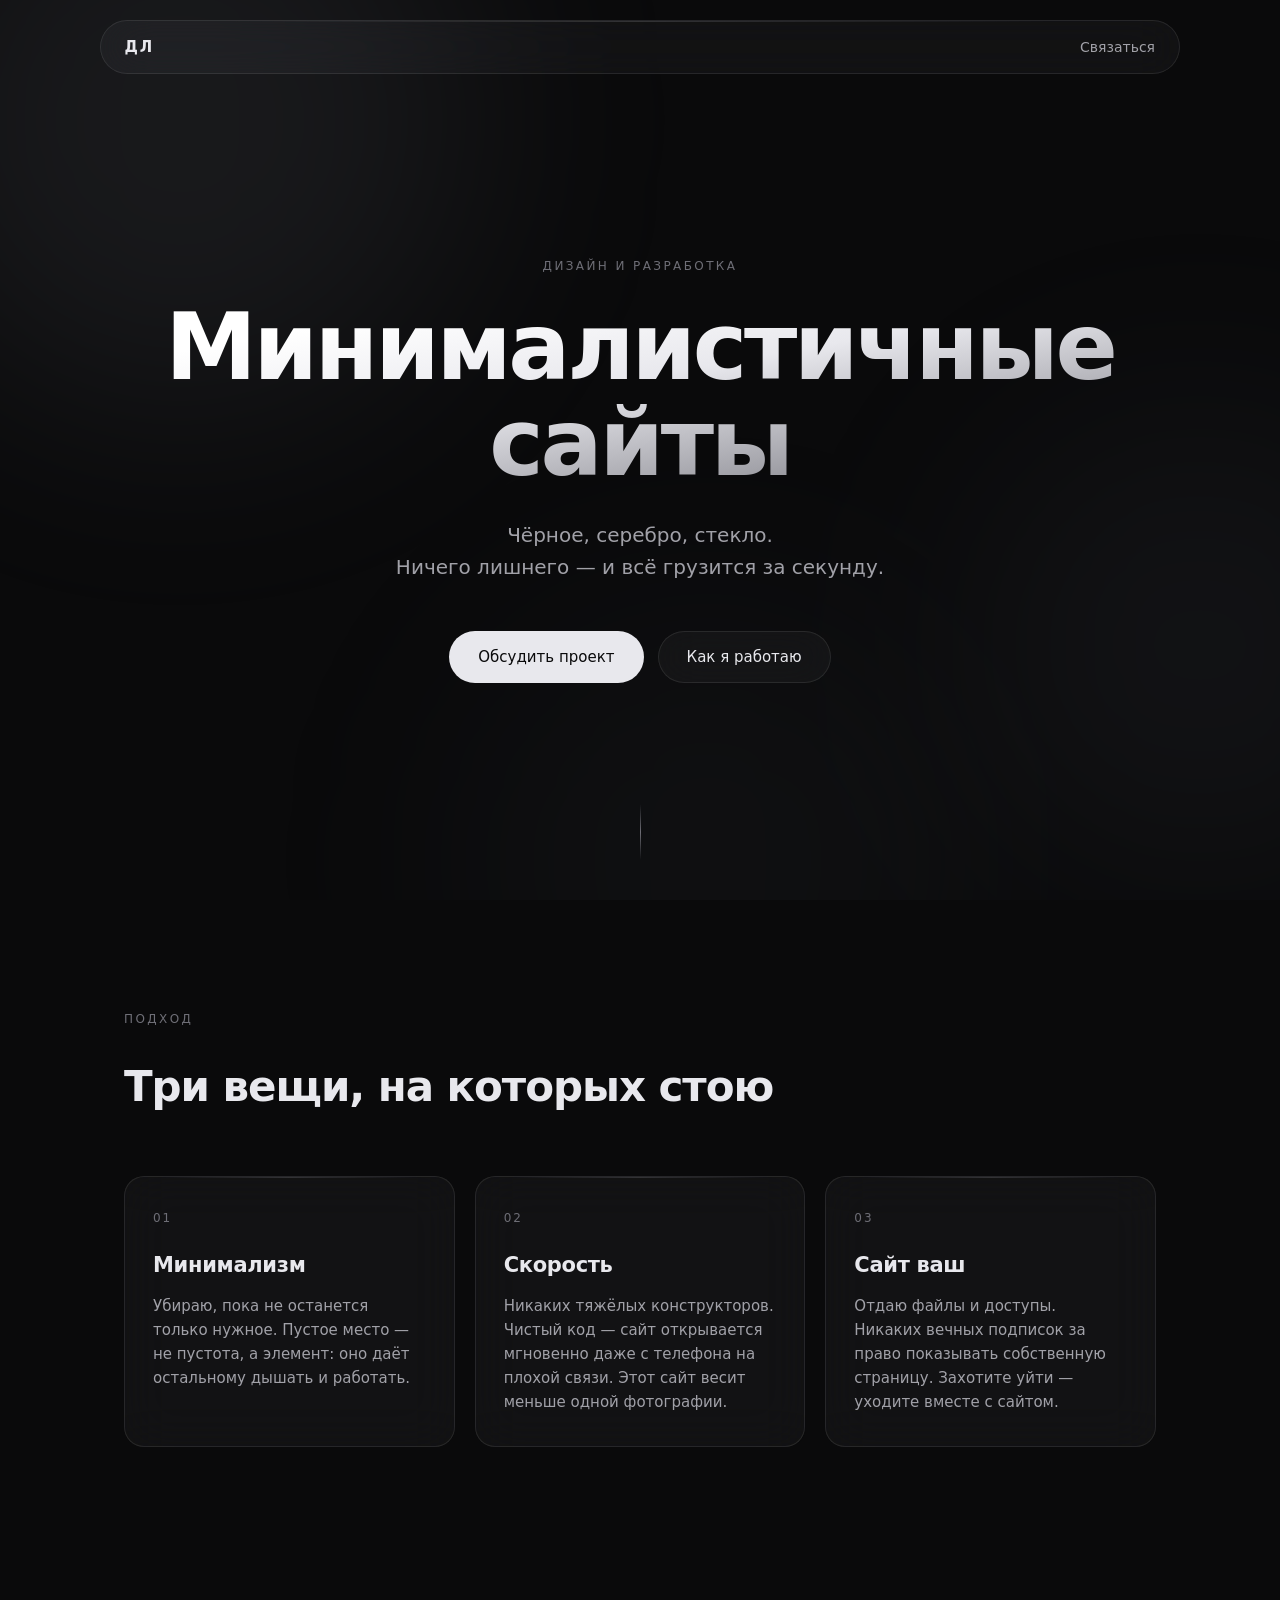
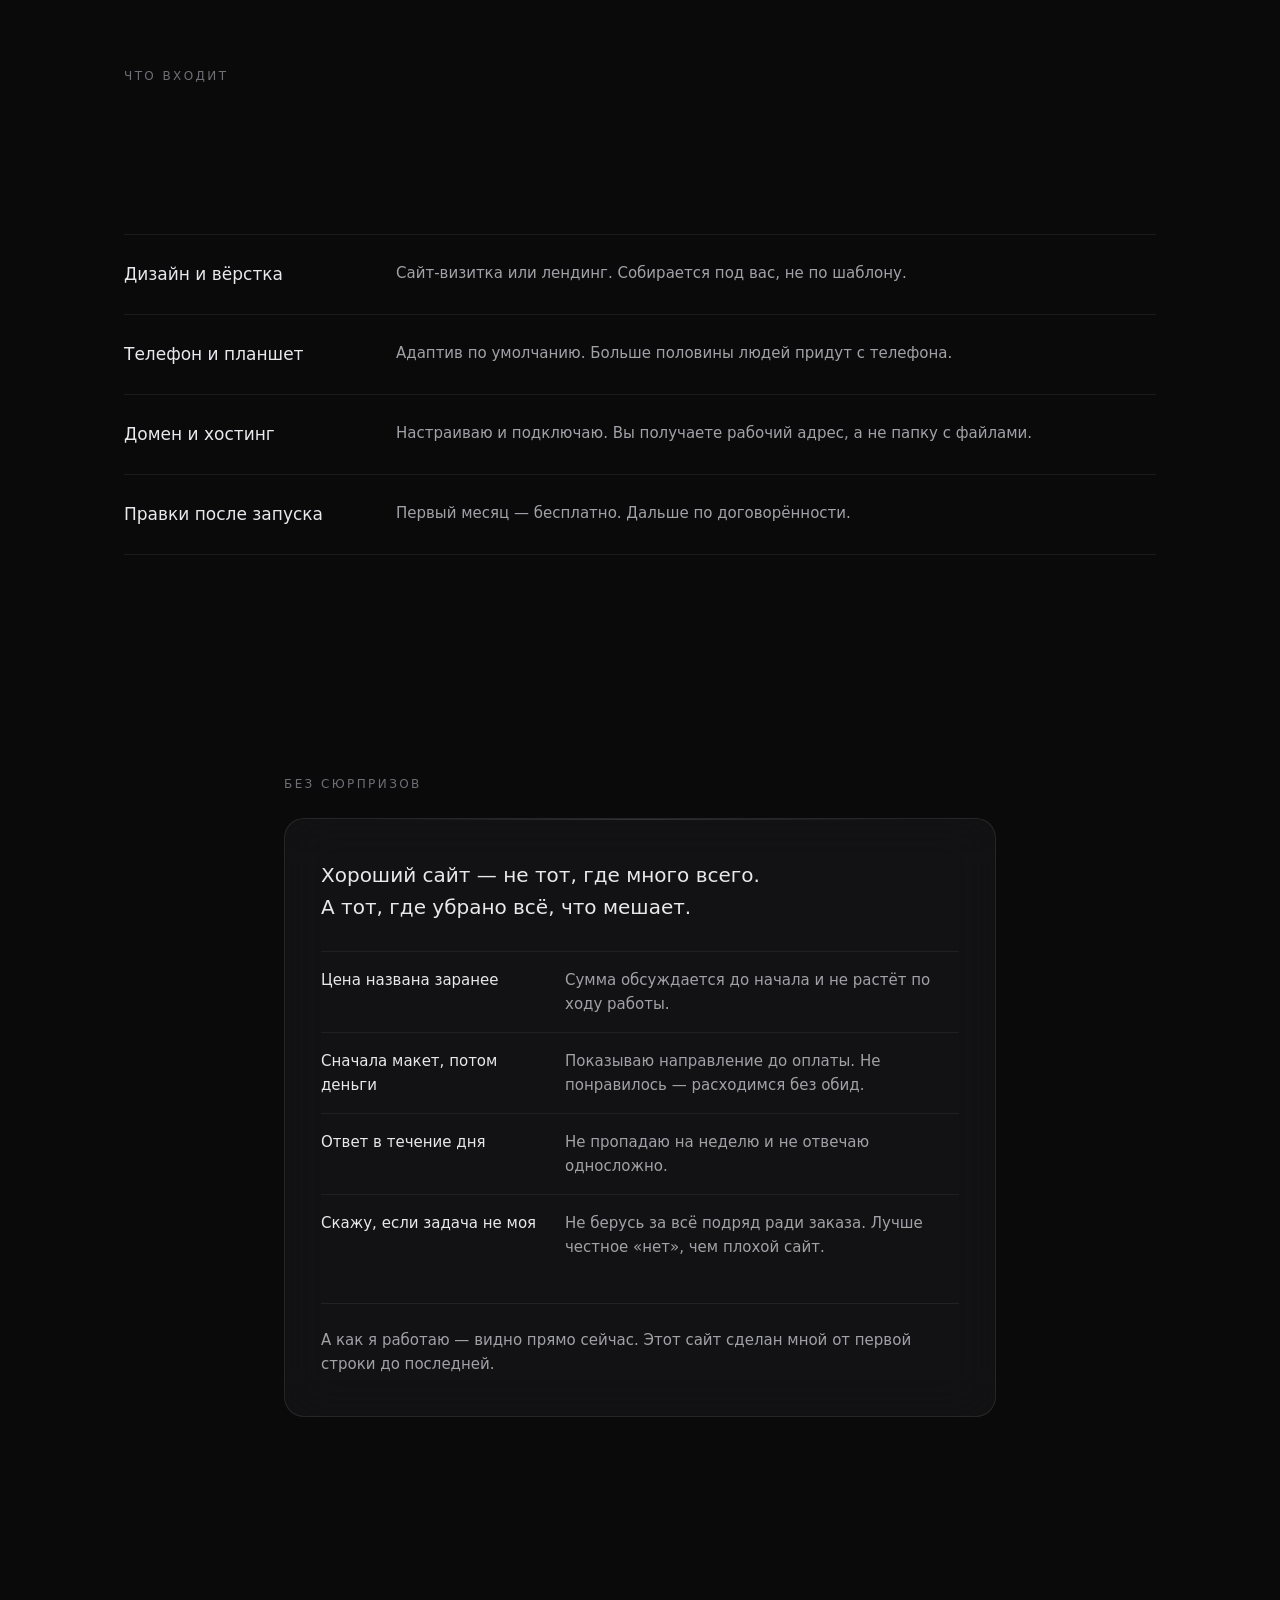
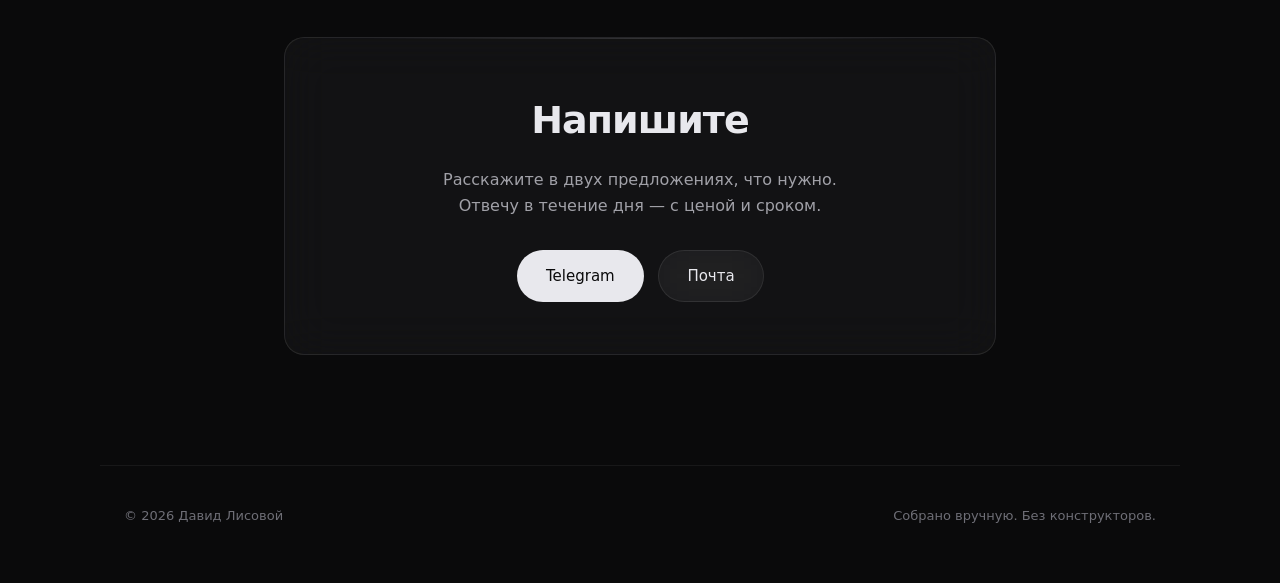
==== index.html @ 9342a58e "Сайт-визитка: первая версия Чистый HTML/CSS/JS, без зависимостей. Тёмная тема, liquid glass, адаптив" ====
<!doctype html>
<html lang="ru">
<head>
<meta charset="utf-8">
<!-- viewport — без этой строки сайт на телефоне будет выглядеть как уменьшенная десктопная версия -->
<meta name="viewport" content="width=device-width, initial-scale=1">
<title>Давид Лисовой — минималистичные сайты</title>
<meta name="description" content="Делаю минималистичные сайты: чёрное, серебро, стекло. Чистый код, мгновенная загрузка, сайт остаётся у вас.">
<meta name="theme-color" content="#0A0A0B">

<!-- Open Graph — то, что видно при отправке ссылки в мессенджере -->
<meta property="og:title" content="Давид Лисовой — минималистичные сайты">
<meta property="og:description" content="Чёрное, серебро, стекло. Ничего лишнего.">
<meta property="og:type" content="website">

<!-- favicon прямо в разметке, без отдельного файла -->
<link rel="icon" href="data:image/svg+xml,<svg xmlns='http://www.w3.org/2000/svg' viewBox='0 0 32 32'><rect width='32' height='32' rx='8' fill='%230A0A0B'/><text x='16' y='23' font-size='18' font-family='system-ui' font-weight='600' fill='%23E8E8ED' text-anchor='middle'>Д</text></svg>">

<link rel="stylesheet" href="styles.css">
</head>
<body>

<!-- Фоновое свечение. Три размытых пятна, которые медленно дышат -->
<div class="ambient" aria-hidden="true">
  <span class="orb orb-1"></span>
  <span class="orb orb-2"></span>
  <span class="orb orb-3"></span>
</div>

<!-- Шапка. Класс glass даёт эффект матового стекла -->
<header class="nav glass">
  <a href="#" class="nav__logo">ДЛ</a>
  <a href="#contact" class="nav__cta">Связаться</a>
</header>

<main>

  <!-- ЭКРАН 1 — первое, что видит человек -->
  <section class="hero">
    <p class="eyebrow reveal">Дизайн и разработка</p>
    <h1 class="hero__title reveal">
      Минималистичные<br>сайты
    </h1>
    <p class="hero__sub reveal">
      Чёрное, серебро, стекло.<br class="br-wide">
      Ничего лишнего — и всё грузится за секунду.
    </p>
    <div class="hero__actions reveal">
      <a href="#contact" class="btn btn--primary">Обсудить проект</a>
      <a href="#approach" class="btn btn--ghost">Как я работаю</a>
    </div>

    <!-- Подсказка проскроллить вниз -->
    <div class="scroll-hint reveal" aria-hidden="true">
      <span class="scroll-hint__line"></span>
    </div>
  </section>

  <!-- ЭКРАН 2 — три принципа -->
  <section class="section" id="approach">
    <p class="eyebrow reveal">Подход</p>
    <h2 class="section__title reveal">Три вещи, на которых стою</h2>

    <div class="cards">
      <article class="card glass reveal">
        <span class="card__num">01</span>
        <h3 class="card__title">Минимализм</h3>
        <p class="card__text">
          Убираю, пока не останется только нужное. Пустое место — не пустота,
          а элемент: оно даёт остальному дышать и работать.
        </p>
      </article>

      <article class="card glass reveal">
        <span class="card__num">02</span>
        <h3 class="card__title">Скорость</h3>
        <p class="card__text">
          Никаких тяжёлых конструкторов. Чистый код — сайт открывается мгновенно
          даже с телефона на плохой связи. Этот сайт весит меньше одной фотографии.
        </p>
      </article>

      <article class="card glass reveal">
        <span class="card__num">03</span>
        <h3 class="card__title">Сайт ваш</h3>
        <p class="card__text">
          Отдаю файлы и доступы. Никаких вечных подписок за право показывать
          собственную страницу. Захотите уйти — уходите вместе с сайтом.
        </p>
      </article>
    </div>
  </section>

  <!-- ЭКРАН 3 — что входит в работу -->
  <section class="section">
    <p class="eyebrow reveal">Что входит</p>
    <h2 class="section__title reveal">От идеи до работающего адреса</h2>

    <ul class="list">
      <li class="list__item reveal">
        <span class="list__label">Дизайн и вёрстка</span>
        <span class="list__desc">Сайт-визитка или лендинг. Собирается под вас, не по шаблону.</span>
      </li>
      <li class="list__item reveal">
        <span class="list__label">Телефон и планшет</span>
        <span class="list__desc">Адаптив по умолчанию. Больше половины людей придут с телефона.</span>
      </li>
      <li class="list__item reveal">
        <span class="list__label">Домен и хостинг</span>
        <span class="list__desc">Настраиваю и подключаю. Вы получаете рабочий адрес, а не папку с файлами.</span>
      </li>
      <li class="list__item reveal">
        <span class="list__label">Правки после запуска</span>
        <span class="list__desc">Первый месяц — бесплатно. Дальше по договорённости.</span>
      </li>
    </ul>
  </section>

  <!-- ЭКРАН 4 — позиция и гарантии. Без личных данных -->
  <section class="section section--narrow">
    <p class="eyebrow reveal">Без сюрпризов</p>
    <div class="about glass reveal">
      <p class="about__lead">
        Хороший сайт — не тот, где много всего.<br class="br-wide">
        А тот, где убрано всё, что мешает.
      </p>

      <ul class="promise">
        <li class="promise__item">
          <span class="promise__label">Цена названа заранее</span>
          <span class="promise__text">Сумма обсуждается до начала и не растёт по ходу работы.</span>
        </li>
        <li class="promise__item">
          <span class="promise__label">Сначала макет, потом деньги</span>
          <span class="promise__text">Показываю направление до оплаты. Не понравилось — расходимся без обид.</span>
        </li>
        <li class="promise__item">
          <span class="promise__label">Ответ в течение дня</span>
          <span class="promise__text">Не пропадаю на неделю и не отвечаю односложно.</span>
        </li>
        <li class="promise__item">
          <span class="promise__label">Скажу, если задача не моя</span>
          <span class="promise__text">Не берусь за всё подряд ради заказа. Лучше честное «нет», чем плохой сайт.</span>
        </li>
      </ul>

      <p class="about__text about__text--last">
        А как я работаю — видно прямо сейчас. Этот сайт сделан мной от первой строки
        до последней.
      </p>
    </div>
  </section>

  <!-- ЭКРАН 5 — контакт -->
  <section class="section section--narrow" id="contact">
    <div class="contact glass reveal">
      <h2 class="contact__title">Напишите</h2>
      <p class="contact__text">
        Расскажите в двух предложениях, что нужно.
        Отвечу в течение дня — с ценой и сроком.
      </p>
      <div class="contact__links">
        <!-- ЗАМЕНИТЬ на свои реальные контакты -->
        <a href="https://t.me/ЗАМЕНИТЬ" class="btn btn--primary">Telegram</a>
        <a href="mailto:ЗАМЕНИТЬ@почта" class="btn btn--ghost">Почта</a>
      </div>
    </div>
  </section>

</main>

<footer class="footer">
  <span>© 2026 Давид Лисовой</span>
  <span class="footer__note">Собрано вручную. Без конструкторов.</span>
</footer>

<script src="script.js"></script>
</body>
</html>
---- styles.css ----
/* ============================================================
   ПЕРЕМЕННЫЕ
   Все цвета и размеры собраны здесь. Меняешь тут — меняется везде.
   ============================================================ */
:root {
  /* Палитра из брендбука: чёрный, серебро, белый, серый */
  --black:      #0A0A0B;   /* фон */
  --black-soft: #131316;   /* фон чуть светлее */
  --silver:     #E8E8ED;   /* основной текст */
  --silver-dim: #A1A1A8;   /* второстепенный текст */
  --gray:       #6E6E76;   /* самый тихий текст */

  /* Стекло: белый с очень низкой непрозрачностью поверх тёмного фона */
  --glass-bg:     rgba(255, 255, 255, 0.035);
  --glass-border: rgba(255, 255, 255, 0.09);
  --glass-shine:  rgba(255, 255, 255, 0.14);  /* блик по верхней кромке */

  /* Шрифт в духе Apple. На маке подхватится настоящий SF Pro */
  --font: -apple-system, BlinkMacSystemFont, "SF Pro Display", "SF Pro Text",
          "Helvetica Neue", "Segoe UI", system-ui, sans-serif;

  --radius: 20px;
  --max-width: 1080px;

  /* Кривая ускорения как в iOS — движение выглядит мягким, а не механическим */
  --ease: cubic-bezier(0.22, 1, 0.36, 1);
}

/* Сброс: убираем разнобой между браузерами */
* { margin: 0; padding: 0; box-sizing: border-box; }

html { scroll-behavior: smooth; }  /* плавная прокрутка по якорям */

body {
  font-family: var(--font);
  background: var(--black);
  color: var(--silver);
  line-height: 1.6;
  -webkit-font-smoothing: antialiased;   /* тонкое сглаживание шрифта на маке */
  overflow-x: hidden;                     /* страница не ездит вбок */
}

/* ============================================================
   ФОНОВОЕ СВЕЧЕНИЕ
   Три размытых пятна. Дают глубину без единой картинки.
   ============================================================ */
.ambient {
  position: fixed;
  inset: 0;              /* растянуть на весь экран */
  z-index: -1;           /* под контентом */
  pointer-events: none;  /* не перехватывает клики */
  overflow: hidden;
}
.orb {
  position: absolute;
  border-radius: 50%;
  filter: blur(120px);   /* сильное размытие превращает круг в свечение */
  opacity: 0.5;
}
.orb-1 {
  width: 600px; height: 600px;
  background: rgba(200, 205, 220, 0.16);
  top: -180px; left: -120px;
  animation: drift 22s var(--ease) infinite alternate;
}
.orb-2 {
  width: 480px; height: 480px;
  background: rgba(150, 155, 175, 0.13);
  top: 45%; right: -160px;
  animation: drift 28s var(--ease) infinite alternate-reverse;
}
.orb-3 {
  width: 520px; height: 520px;
  background: rgba(120, 125, 145, 0.11);
  bottom: -220px; left: 35%;
  animation: drift 25s var(--ease) infinite alternate;
}
/* Медленное «дыхание» пятен */
@keyframes drift {
  from { transform: translate(0, 0) scale(1); }
  to   { transform: translate(60px, -50px) scale(1.15); }
}

/* ============================================================
   СТЕКЛО — главный приём всего сайта
   ============================================================ */
.glass {
  position: relative;
  background: var(--glass-bg);
  /* backdrop-filter размывает ТО, ЧТО ПОЗАДИ элемента — это и есть матовое стекло */
  backdrop-filter: blur(24px) saturate(180%);
  -webkit-backdrop-filter: blur(24px) saturate(180%);
  border: 1px solid var(--glass-border);
  border-radius: var(--radius);
}
/* Светлая полоска по верхней кромке — имитация блика на стекле */
.glass::before {
  content: "";
  position: absolute;
  top: 0; left: 12%; right: 12%;
  height: 1px;
  background: linear-gradient(90deg, transparent, var(--glass-shine), transparent);
}

/* ============================================================
   ШАПКА
   ============================================================ */
.nav {
  position: fixed;
  top: 20px; left: 50%;
  transform: translateX(-50%);   /* центрируем по горизонтали */
  z-index: 100;
  width: min(var(--max-width), calc(100% - 40px));
  padding: 14px 24px;
  display: flex;
  align-items: center;
  justify-content: space-between;
  border-radius: 100px;          /* капсула */
}
.nav__logo {
  font-weight: 600;
  font-size: 15px;
  letter-spacing: 0.12em;
  color: var(--silver);
  text-decoration: none;
}
.nav__cta {
  font-size: 14px;
  color: var(--silver-dim);
  text-decoration: none;
  transition: color 0.3s var(--ease);
}
.nav__cta:hover { color: var(--silver); }

/* ============================================================
   ПЕРВЫЙ ЭКРАН
   ============================================================ */
.hero {
  min-height: 100svh;            /* svh — честная высота экрана на телефоне */
  display: flex;
  flex-direction: column;
  align-items: center;
  justify-content: center;
  text-align: center;
  padding: 120px 24px 80px;
  position: relative;
}
.eyebrow {
  font-size: 12px;
  letter-spacing: 0.2em;
  text-transform: uppercase;
  color: var(--gray);
  margin-bottom: 24px;
}
.hero__title {
  /* clamp(мин, гибкое, макс) — размер сам подстраивается под ширину экрана */
  /* 38px — минимум, при котором «Минималистичные» не упирается в края телефона */
  font-size: clamp(38px, 9vw, 92px);
  font-weight: 600;
  line-height: 1.04;
  letter-spacing: -0.035em;   /* крупный текст требует более плотных букв */
  /* Градиент от белого к серому, залитый в сами буквы */
  background: linear-gradient(170deg, #FFFFFF 15%, var(--silver) 45%, var(--gray) 100%);
  -webkit-background-clip: text;
  background-clip: text;
  color: transparent;
  margin-bottom: 28px;
}
.hero__sub {
  font-size: clamp(16px, 2.2vw, 20px);
  color: var(--silver-dim);
  max-width: 520px;
  margin-bottom: 48px;
}
.hero__actions { display: flex; gap: 14px; flex-wrap: wrap; justify-content: center; }

/* Полоска-подсказка внизу первого экрана */
.scroll-hint {
  position: absolute;
  bottom: 40px; left: 50%;
  transform: translateX(-50%);
}
.scroll-hint__line {
  display: block;
  width: 1px; height: 56px;
  background: linear-gradient(180deg, transparent, var(--gray), transparent);
  animation: pulse 2.6s ease-in-out infinite;
}
@keyframes pulse {
  0%, 100% { opacity: 0.25; transform: scaleY(0.7); }
  50%      { opacity: 1;    transform: scaleY(1); }
}

/* ============================================================
   КНОПКИ
   ============================================================ */
.btn {
  display: inline-flex;
  align-items: center;
  padding: 13px 28px;
  border-radius: 100px;
  font-size: 15px;
  font-weight: 500;
  text-decoration: none;
  transition: all 0.35s var(--ease);
  border: 1px solid transparent;
}
/* Главная кнопка — светлая, притягивает взгляд */
.btn--primary {
  background: var(--silver);
  color: var(--black);
}
.btn--primary:hover {
  background: #FFFFFF;
  transform: translateY(-2px);
  box-shadow: 0 12px 32px rgba(232, 232, 237, 0.18);
}
/* Второстепенная — прозрачная, не спорит с главной */
.btn--ghost {
  background: var(--glass-bg);
  backdrop-filter: blur(20px);
  -webkit-backdrop-filter: blur(20px);
  border-color: var(--glass-border);
  color: var(--silver);
}
.btn--ghost:hover {
  border-color: rgba(255, 255, 255, 0.22);
  transform: translateY(-2px);
}

/* ============================================================
   СЕКЦИИ
   ============================================================ */
.section {
  max-width: var(--max-width);
  margin: 0 auto;
  padding: 110px 24px;
}
.section--narrow { max-width: 760px; }
.section__title {
  font-size: clamp(28px, 4.5vw, 42px);
  font-weight: 600;
  letter-spacing: -0.025em;
  margin-bottom: 56px;
}

/* ============================================================
   КАРТОЧКИ ПРИНЦИПОВ
   ============================================================ */
.cards {
  display: grid;
  /* auto-fit + minmax = карточки сами перестраиваются в 3/2/1 колонки */
  grid-template-columns: repeat(auto-fit, minmax(280px, 1fr));
  gap: 20px;
}
.card {
  padding: 32px 28px;
  transition: transform 0.4s var(--ease), border-color 0.4s var(--ease);
}
.card:hover {
  transform: translateY(-4px);
  border-color: rgba(255, 255, 255, 0.16);
}
.card__num {
  display: block;
  font-size: 12px;
  letter-spacing: 0.16em;
  color: var(--gray);
  margin-bottom: 20px;
}
.card__title {
  font-size: 21px;
  font-weight: 600;
  letter-spacing: -0.015em;
  margin-bottom: 12px;
}
.card__text { font-size: 15px; color: var(--silver-dim); }

/* ============================================================
   СПИСОК «ЧТО ВХОДИТ»
   ============================================================ */
.list { list-style: none; }
.list__item {
  display: grid;
  grid-template-columns: 240px 1fr;
  gap: 32px;
  padding: 26px 0;
  border-top: 1px solid rgba(255, 255, 255, 0.07);
}
.list__item:last-child { border-bottom: 1px solid rgba(255, 255, 255, 0.07); }
.list__label { font-size: 17px; font-weight: 500; }
.list__desc  { font-size: 15px; color: var(--silver-dim); }

/* ============================================================
   ОБО МНЕ И КОНТАКТ
   ============================================================ */
.about { padding: 40px 36px; }
.about__lead {
  font-size: 20px;
  font-weight: 500;
  margin-bottom: 20px;
}
.about__text {
  font-size: 16px;
  color: var(--silver-dim);
  margin-bottom: 16px;
}
.about__text--last {
  margin-bottom: 0;
  padding-top: 24px;
  border-top: 1px solid rgba(255, 255, 255, 0.07);
  font-size: 15px;
}

/* Список гарантий внутри блока «Без сюрпризов» */
.promise { list-style: none; margin: 28px 0; }
.promise__item {
  display: grid;
  grid-template-columns: 220px 1fr;
  gap: 24px;
  padding: 16px 0;
  border-top: 1px solid rgba(255, 255, 255, 0.06);
}
.promise__label { font-size: 15px; font-weight: 500; }
.promise__text  { font-size: 15px; color: var(--silver-dim); }

/* Перенос строки, который нужен только на широком экране */
.br-wide { display: inline; }

.contact { padding: 52px 40px; text-align: center; }
.contact__title {
  font-size: clamp(28px, 4.5vw, 38px);
  font-weight: 600;
  letter-spacing: -0.025em;
  margin-bottom: 16px;
}
.contact__text {
  font-size: 16px;
  color: var(--silver-dim);
  max-width: 420px;
  margin: 0 auto 32px;
}
.contact__links { display: flex; gap: 14px; justify-content: center; flex-wrap: wrap; }

/* ============================================================
   ПОДВАЛ
   ============================================================ */
.footer {
  max-width: var(--max-width);
  margin: 0 auto;
  padding: 40px 24px 56px;
  display: flex;
  justify-content: space-between;
  flex-wrap: wrap;
  gap: 12px;
  font-size: 13px;
  color: var(--gray);
  border-top: 1px solid rgba(255, 255, 255, 0.06);
}

/* ============================================================
   ПОЯВЛЕНИЕ ПРИ ПРОКРУТКЕ
   Стартовое состояние. Класс is-visible вешает JS.
   ============================================================ */
.reveal {
  opacity: 0;
  transform: translateY(24px);
  transition: opacity 0.9s var(--ease), transform 0.9s var(--ease);
}
.reveal.is-visible { opacity: 1; transform: translateY(0); }

/* ============================================================
   ТЕЛЕФОНЫ
   ============================================================ */
@media (max-width: 640px) {
  .section { padding: 80px 20px; }
  .list__item { grid-template-columns: 1fr; gap: 8px; }
  .promise__item { grid-template-columns: 1fr; gap: 6px; }
  /* На телефоне текст переносится сам — принудительные переносы мешают */
  .br-wide { display: none; }
  .about, .contact { padding: 32px 24px; }
  .footer { flex-direction: column; }
}

/* Уважаем системную настройку «уменьшить движение» */
@media (prefers-reduced-motion: reduce) {
  *, *::before, *::after {
    animation-duration: 0.01ms !important;
    transition-duration: 0.01ms !important;
  }
  .reveal { opacity: 1; transform: none; }
}
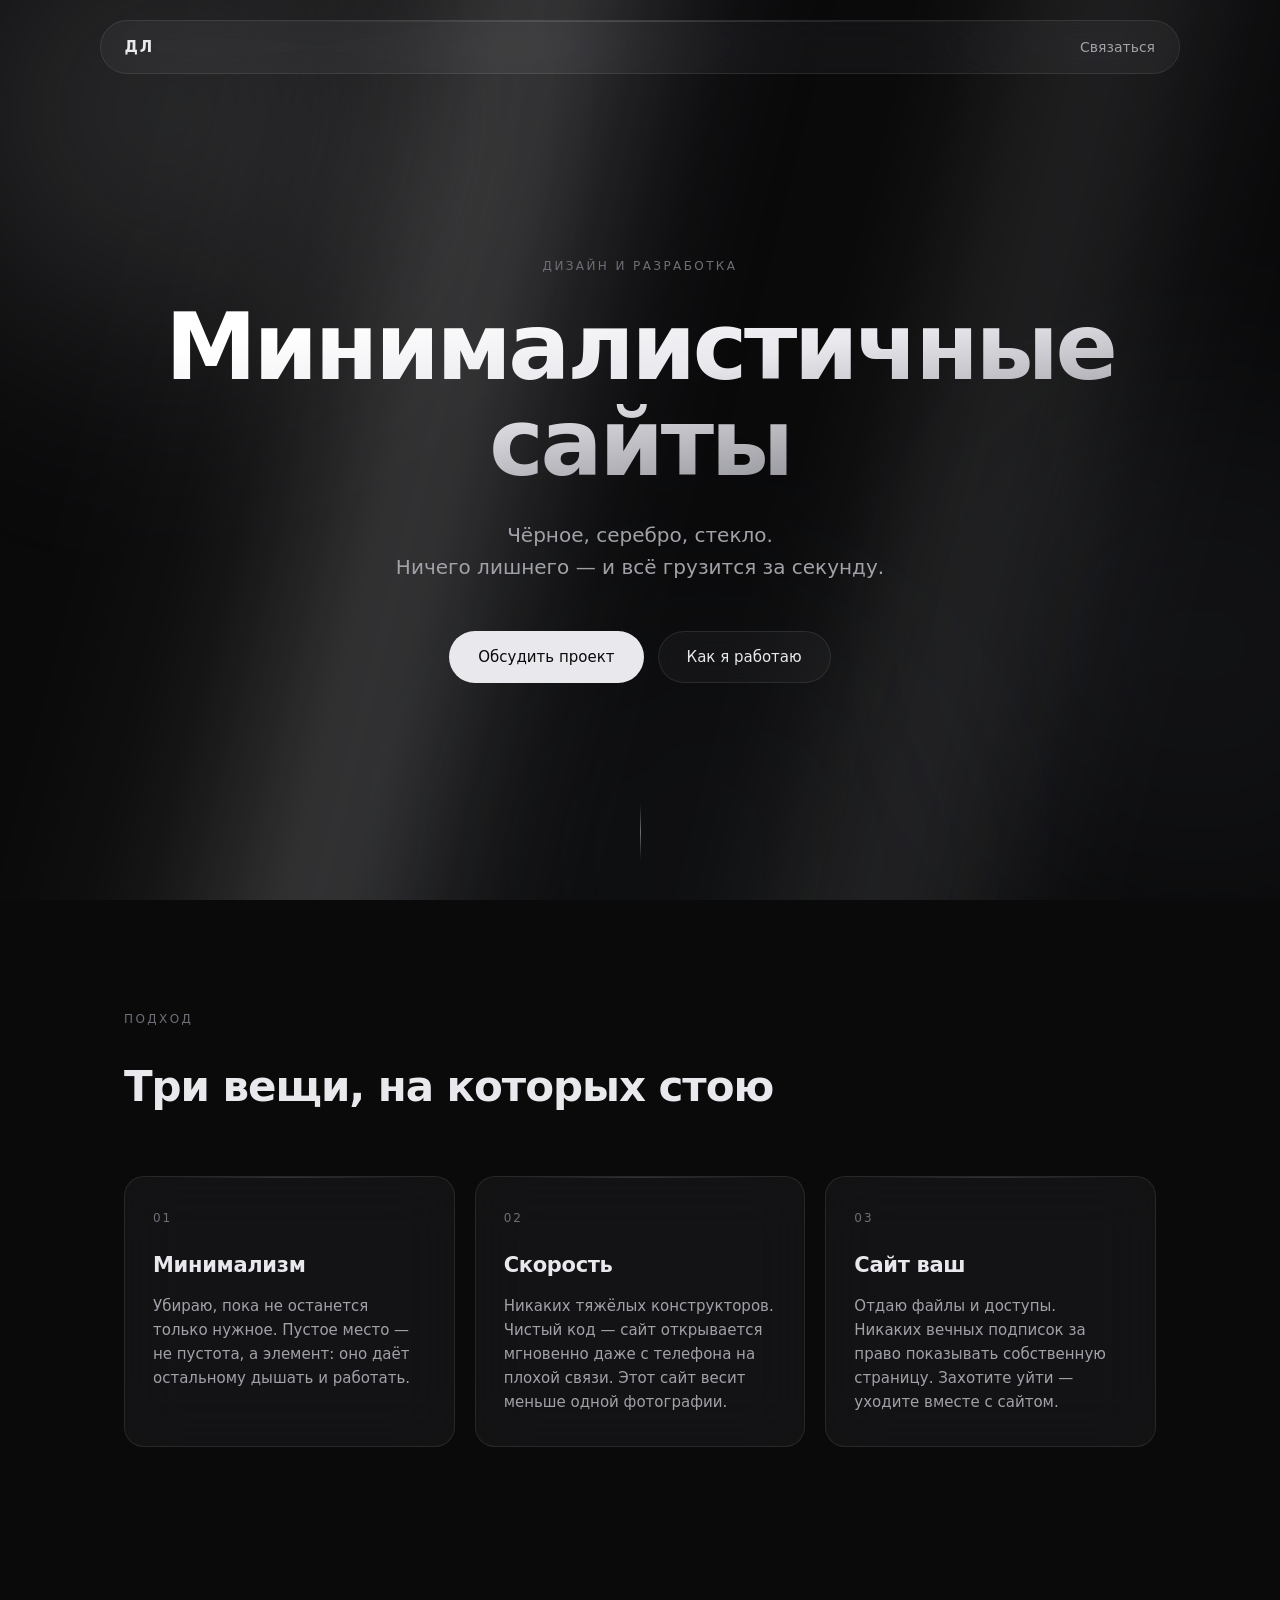
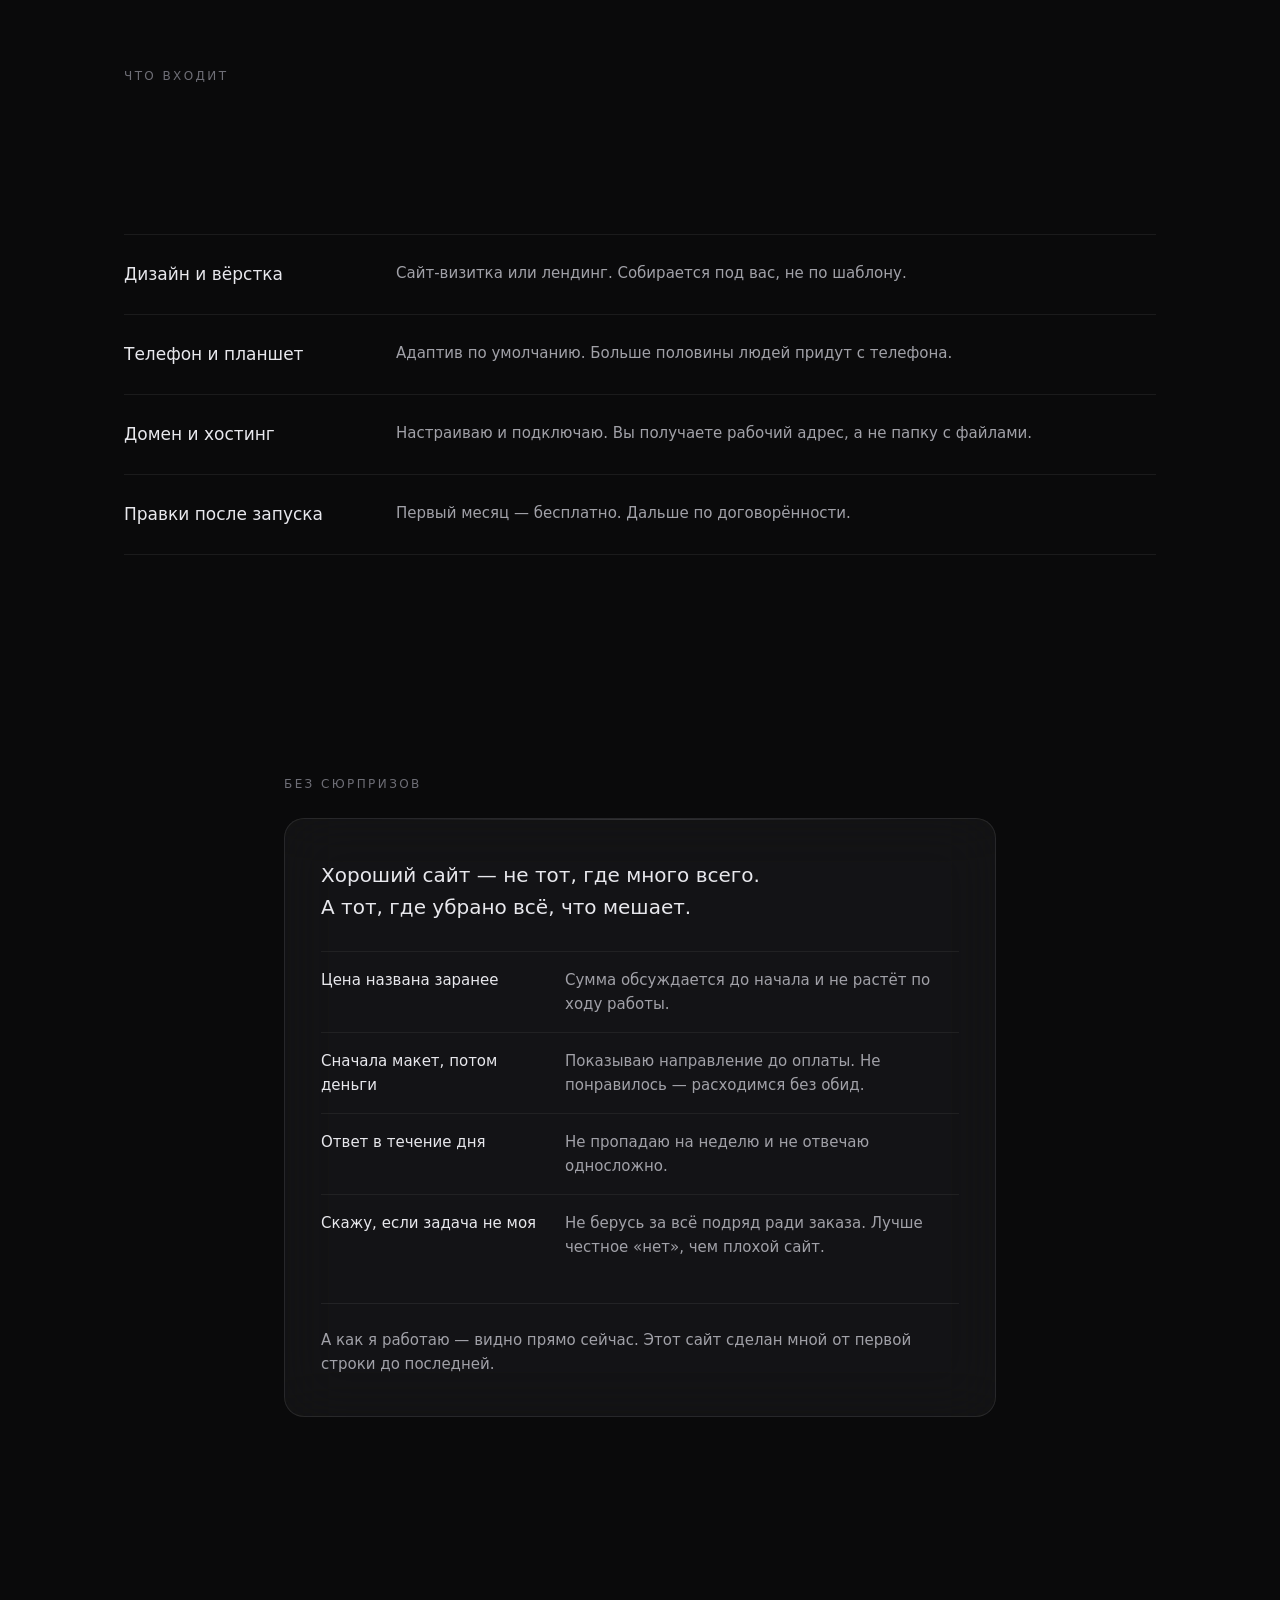
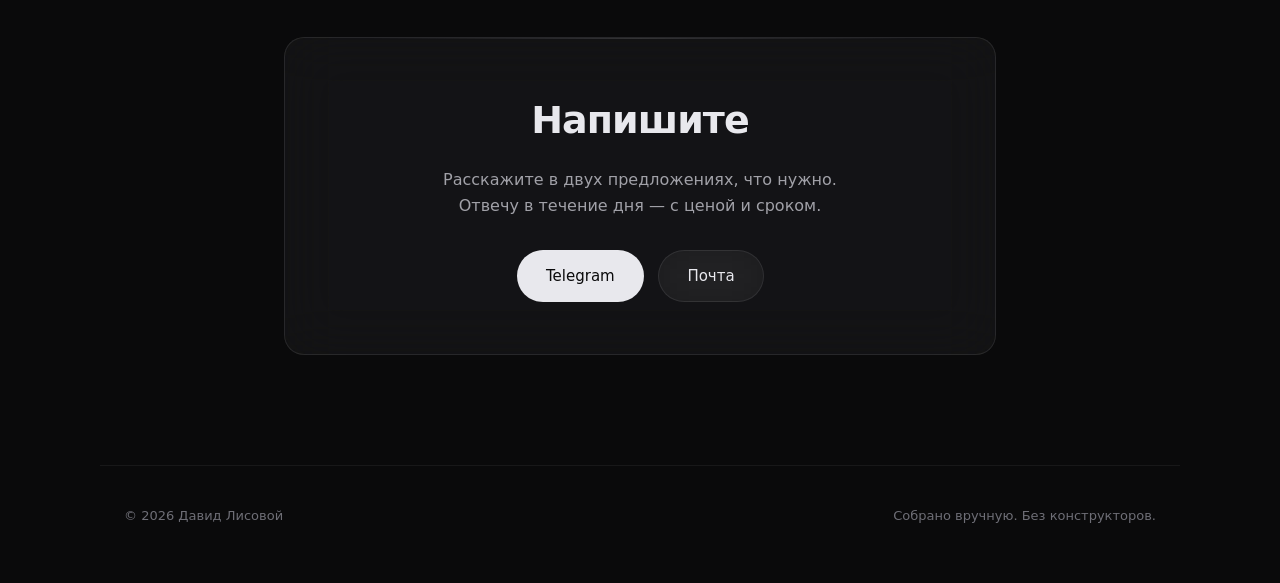
==== commit 86d84847: "Хромовый блик за стеклом Стекло не преломляло: фон был равномерно чёрным. Добавлен наклонный светово" ====
--- a/index.html
+++ b/index.html
@@ -22,6 +22,8 @@
 
 <!-- Фоновое свечение. Три размытых пятна, которые медленно дышат -->
 <div class="ambient" aria-hidden="true">
+  <!-- Хромовая лента: источник света, который преломляется в стекле -->
+  <span class="sheen"></span>
   <span class="orb orb-1"></span>
   <span class="orb orb-2"></span>
   <span class="orb orb-3"></span>
--- a/styles.css
+++ b/styles.css
@@ -58,9 +58,10 @@
   opacity: 0.5;
 }
 .orb-1 {
-  width: 600px; height: 600px;
-  background: rgba(200, 205, 220, 0.16);
-  top: -180px; left: -120px;
+  width: 620px; height: 620px;
+  /* Яркое ядро: без него стекло не за что зацепиться */
+  background: radial-gradient(circle, rgba(255,255,255,0.42) 0%, rgba(200,205,220,0.12) 55%, transparent 72%);
+  top: -200px; left: -140px;
   animation: drift 22s var(--ease) infinite alternate;
 }
 .orb-2 {
@@ -75,6 +76,36 @@
   bottom: -220px; left: 35%;
   animation: drift 25s var(--ease) infinite alternate;
 }
+/* ХРОМОВАЯ ЛЕНТА
+   Наклонная полоса с чередованием света и тени.
+   На чёрном читается как отполированный металл — и даёт стеклу,
+   что преломлять. Цвета нет: только светлота, палитра не нарушена. */
+.sheen {
+  position: absolute;
+  top: -25%; left: -15%;
+  width: 130%; height: 150%;
+  background: linear-gradient(
+    104deg,
+    transparent 22%,
+    rgba(255, 255, 255, 0.05) 33%,
+    rgba(255, 255, 255, 0.30) 40%,
+    rgba(150, 155, 175, 0.10) 45%,
+    transparent 51%,
+    transparent 61%,
+    rgba(255, 255, 255, 0.16) 68%,
+    rgba(120, 125, 145, 0.06) 73%,
+    transparent 79%
+  );
+  filter: blur(70px);
+  opacity: 0.85;
+  animation: sway 30s var(--ease) infinite alternate;
+}
+/* Лента медленно ведёт — блик скользит, как по металлу */
+@keyframes sway {
+  from { transform: translateX(-4%) rotate(-1.5deg); }
+  to   { transform: translateX(4%)  rotate(1.5deg); }
+}
+
 /* Медленное «дыхание» пятен */
 @keyframes drift {
   from { transform: translate(0, 0) scale(1); }
@@ -87,9 +118,10 @@
 .glass {
   position: relative;
   background: var(--glass-bg);
-  /* backdrop-filter размывает ТО, ЧТО ПОЗАДИ элемента — это и есть матовое стекло */
-  backdrop-filter: blur(24px) saturate(180%);
-  -webkit-backdrop-filter: blur(24px) saturate(180%);
+  /* backdrop-filter размывает ТО, ЧТО ПОЗАДИ элемента — это и есть матовое стекло.
+     brightness(1.15) слегка поднимает свет, попавший под стекло: так виден край */
+  backdrop-filter: blur(28px) saturate(180%) brightness(1.15);
+  -webkit-backdrop-filter: blur(28px) saturate(180%) brightness(1.15);
   border: 1px solid var(--glass-border);
   border-radius: var(--radius);
 }
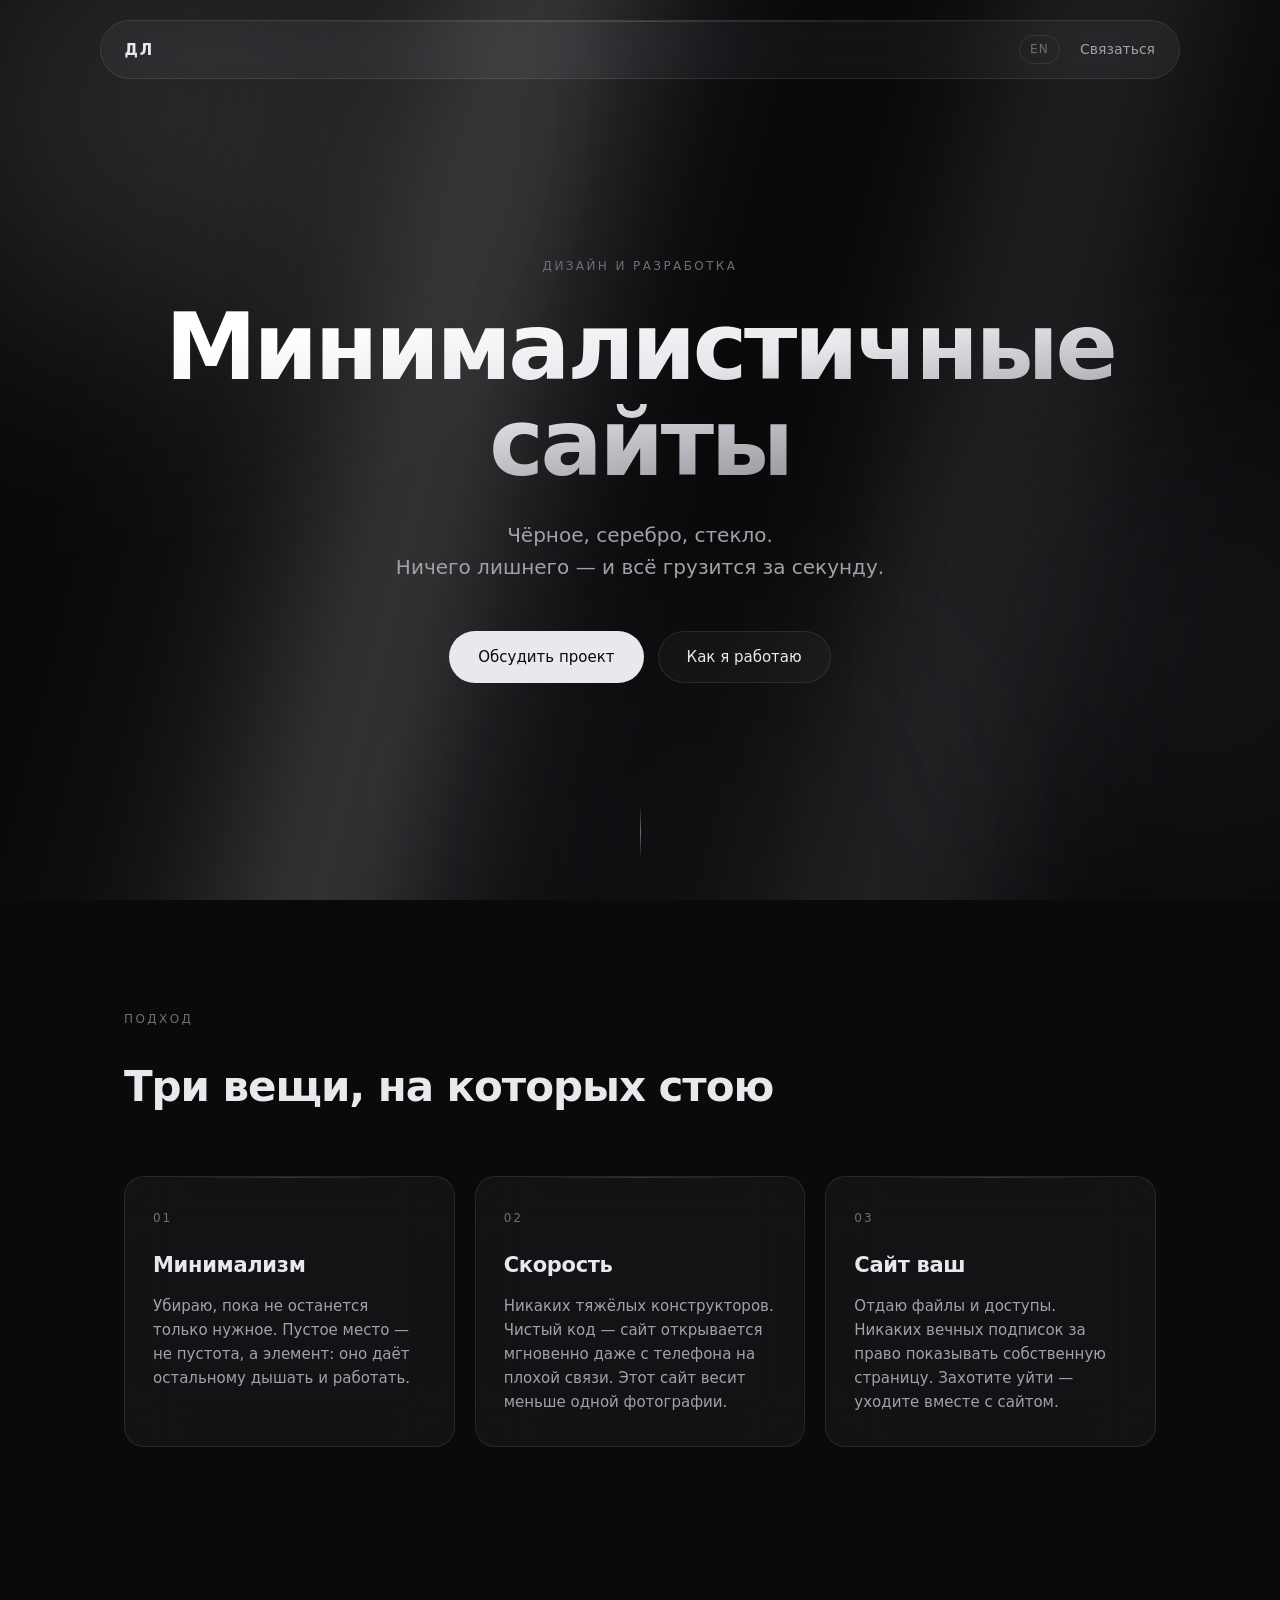
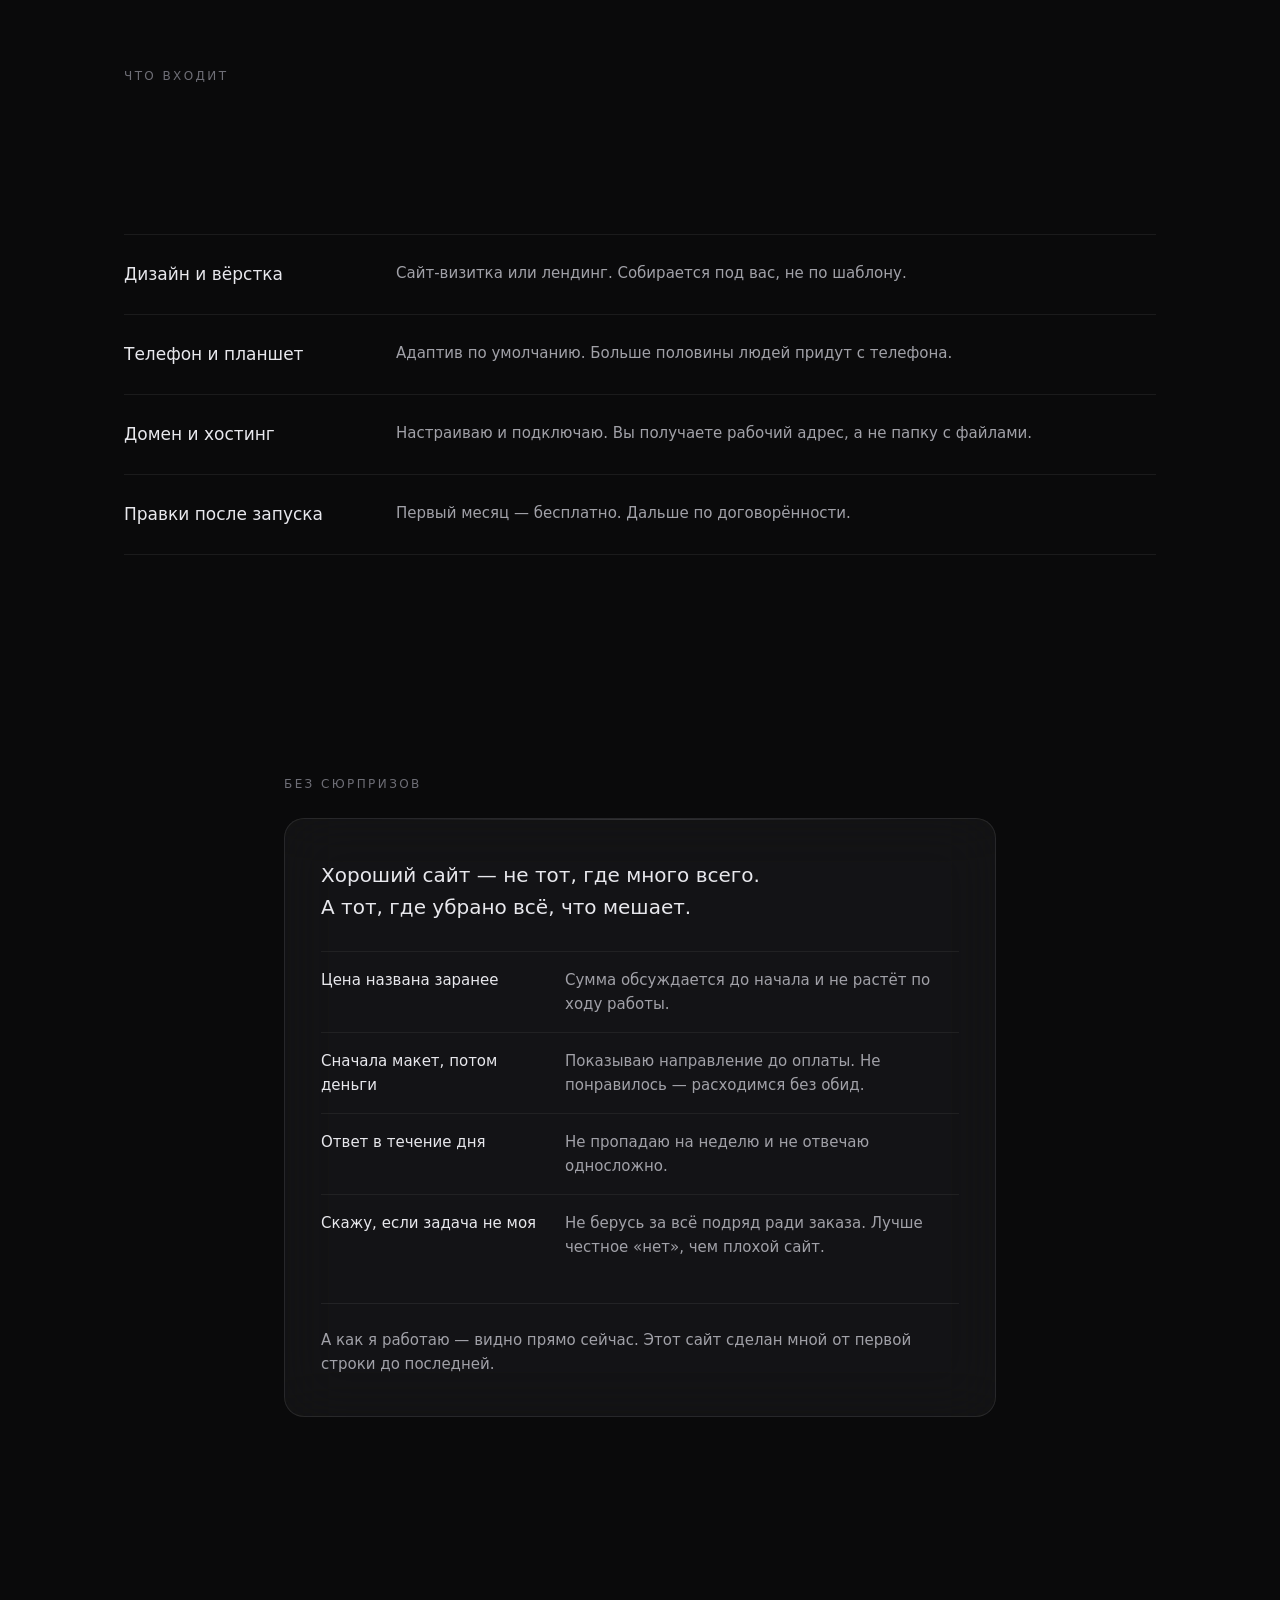
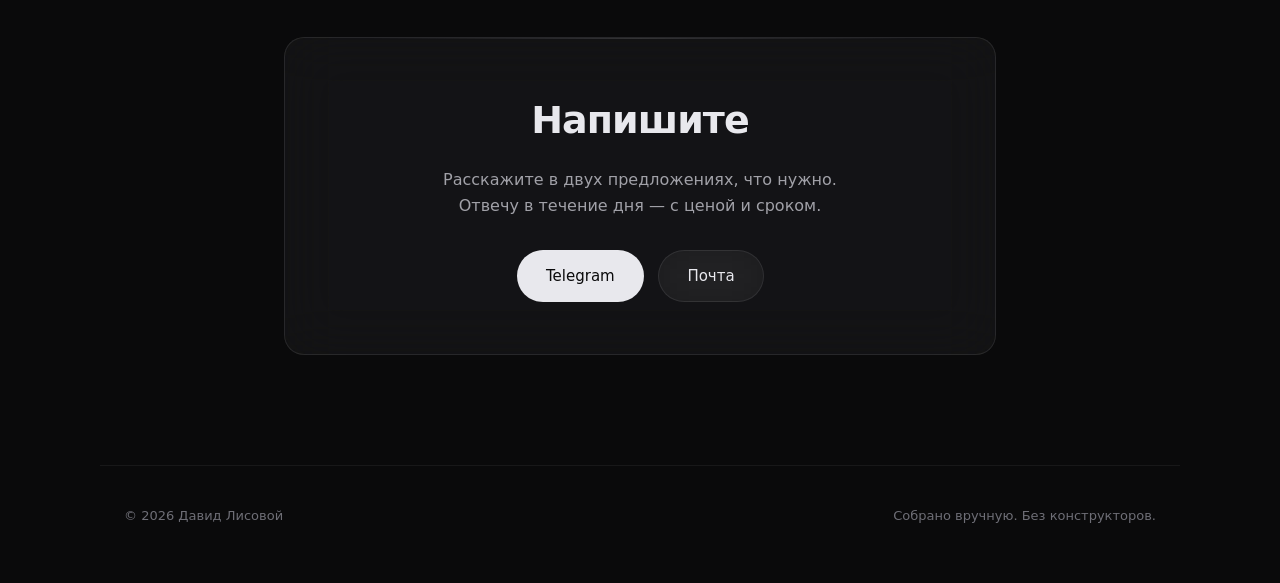
==== commit e19b17f4: "Английская версия Отдельная страница en/ с общими styles.css и script.js. Переключатель языка в шапк" ====
--- a/index.html
+++ b/index.html
@@ -16,6 +16,12 @@
 <!-- favicon прямо в разметке, без отдельного файла -->
 <link rel="icon" href="data:image/svg+xml,<svg xmlns='http://www.w3.org/2000/svg' viewBox='0 0 32 32'><rect width='32' height='32' rx='8' fill='%230A0A0B'/><text x='16' y='23' font-size='18' font-family='system-ui' font-weight='600' fill='%23E8E8ED' text-anchor='middle'>Д</text></svg>">
 
+<!-- hreflang — поисковик поймёт, что это две языковые версии одной страницы,
+     и покажет нужную в зависимости от страны пользователя -->
+<link rel="alternate" hreflang="ru" href="/">
+<link rel="alternate" hreflang="en" href="/en/">
+<link rel="alternate" hreflang="x-default" href="/">
+
 <link rel="stylesheet" href="styles.css">
 </head>
 <body>
@@ -32,7 +38,10 @@
 <!-- Шапка. Класс glass даёт эффект матового стекла -->
 <header class="nav glass">
   <a href="#" class="nav__logo">ДЛ</a>
-  <a href="#contact" class="nav__cta">Связаться</a>
+  <div class="nav__right">
+    <a href="en/" class="nav__lang" hreflang="en">EN</a>
+    <a href="#contact" class="nav__cta">Связаться</a>
+  </div>
 </header>
 
 <main>
--- a/styles.css
+++ b/styles.css
@@ -156,6 +156,24 @@
   color: var(--silver);
   text-decoration: none;
 }
+/* Правая группа в шапке: язык + кнопка связи */
+.nav__right { display: flex; align-items: center; gap: 20px; }
+
+.nav__lang {
+  font-size: 12px;
+  letter-spacing: 0.1em;
+  color: var(--gray);
+  text-decoration: none;
+  padding: 4px 10px;
+  border: 1px solid var(--glass-border);
+  border-radius: 100px;
+  transition: color 0.3s var(--ease), border-color 0.3s var(--ease);
+}
+.nav__lang:hover {
+  color: var(--silver);
+  border-color: rgba(255, 255, 255, 0.22);
+}
+
 .nav__cta {
   font-size: 14px;
   color: var(--silver-dim);
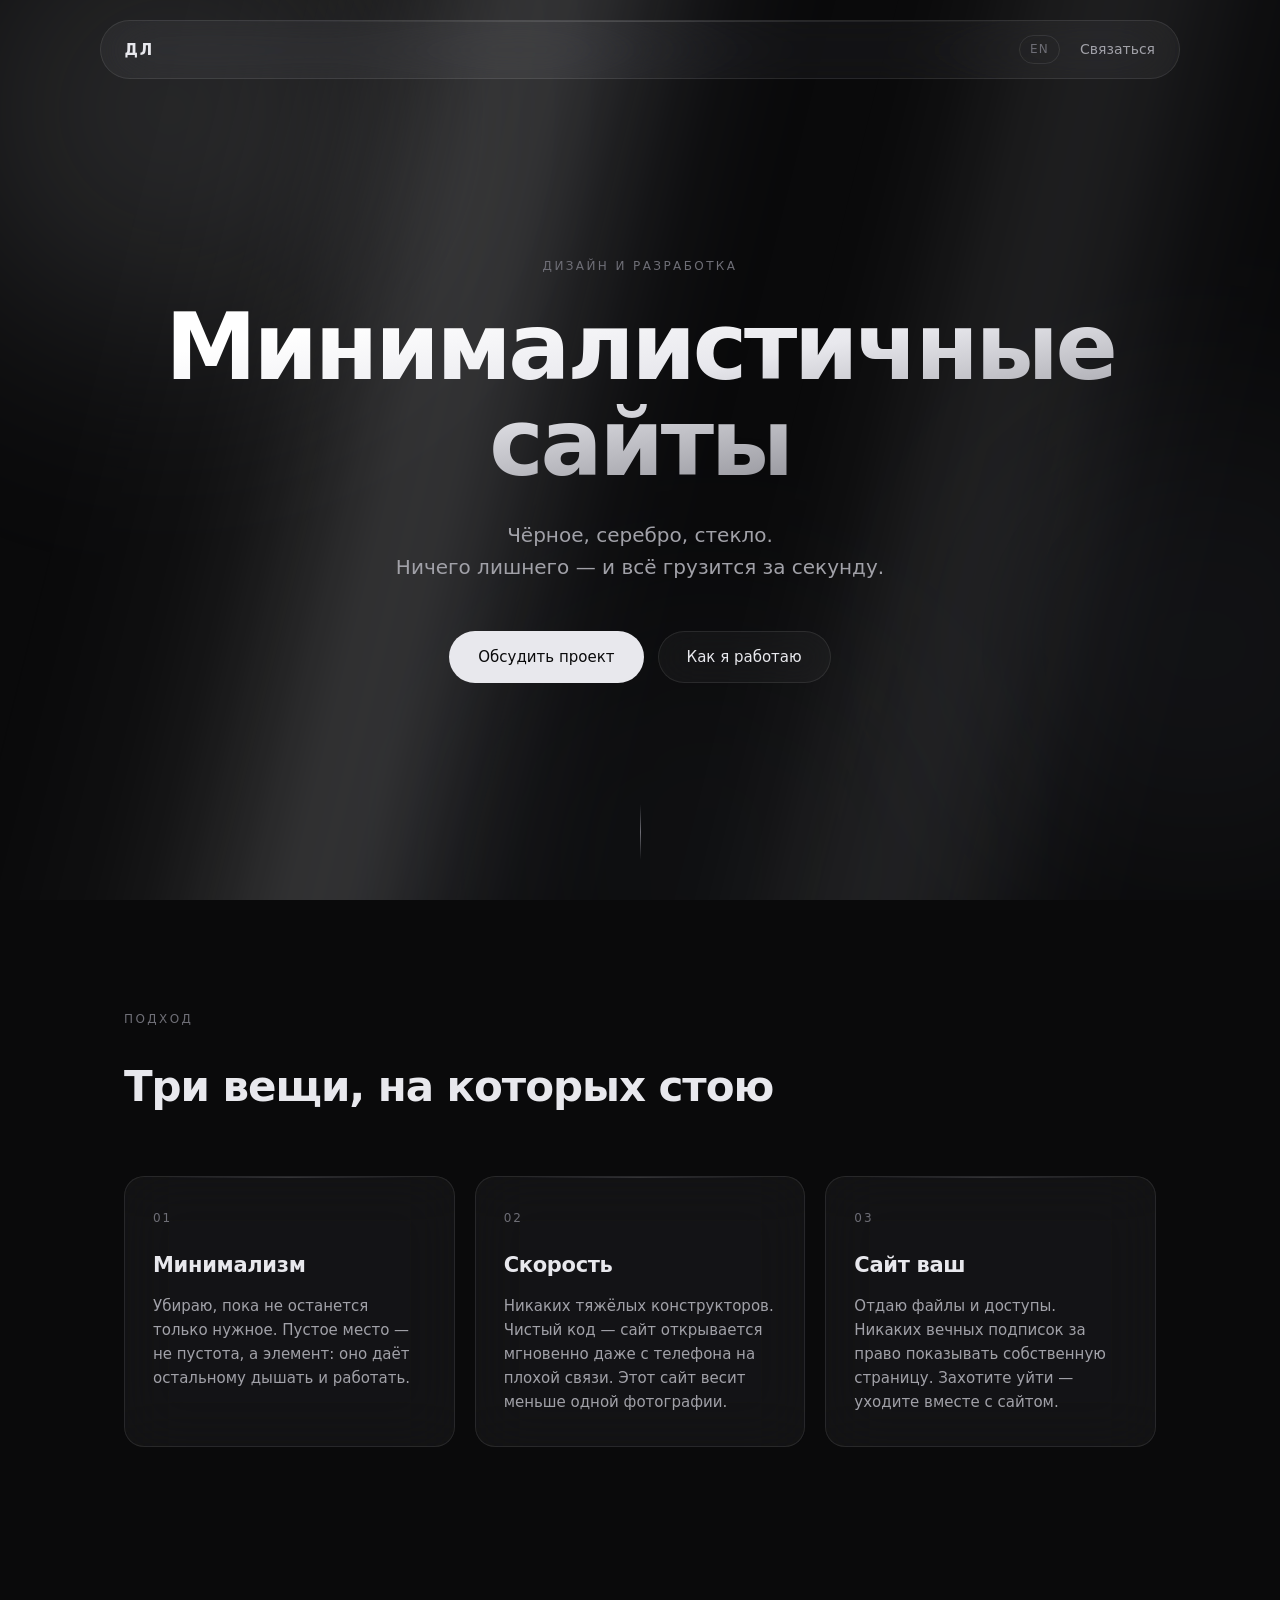
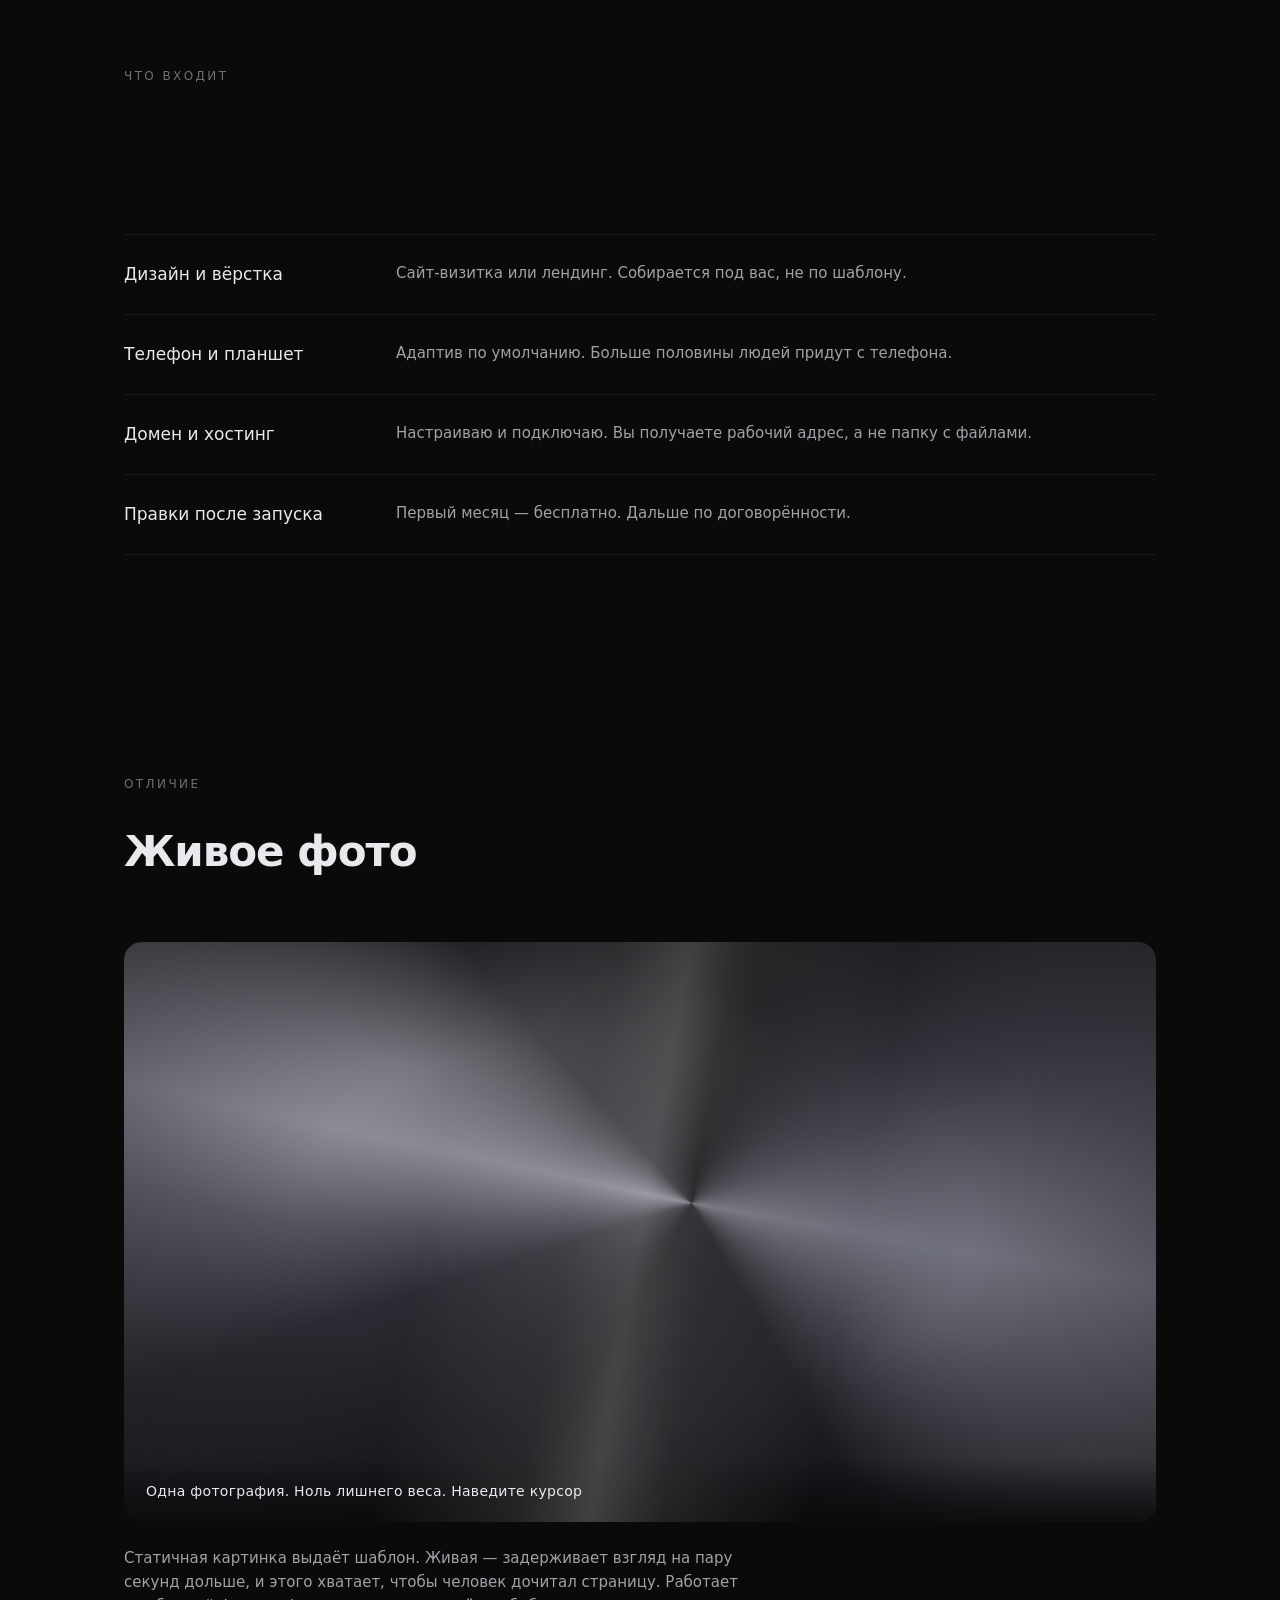
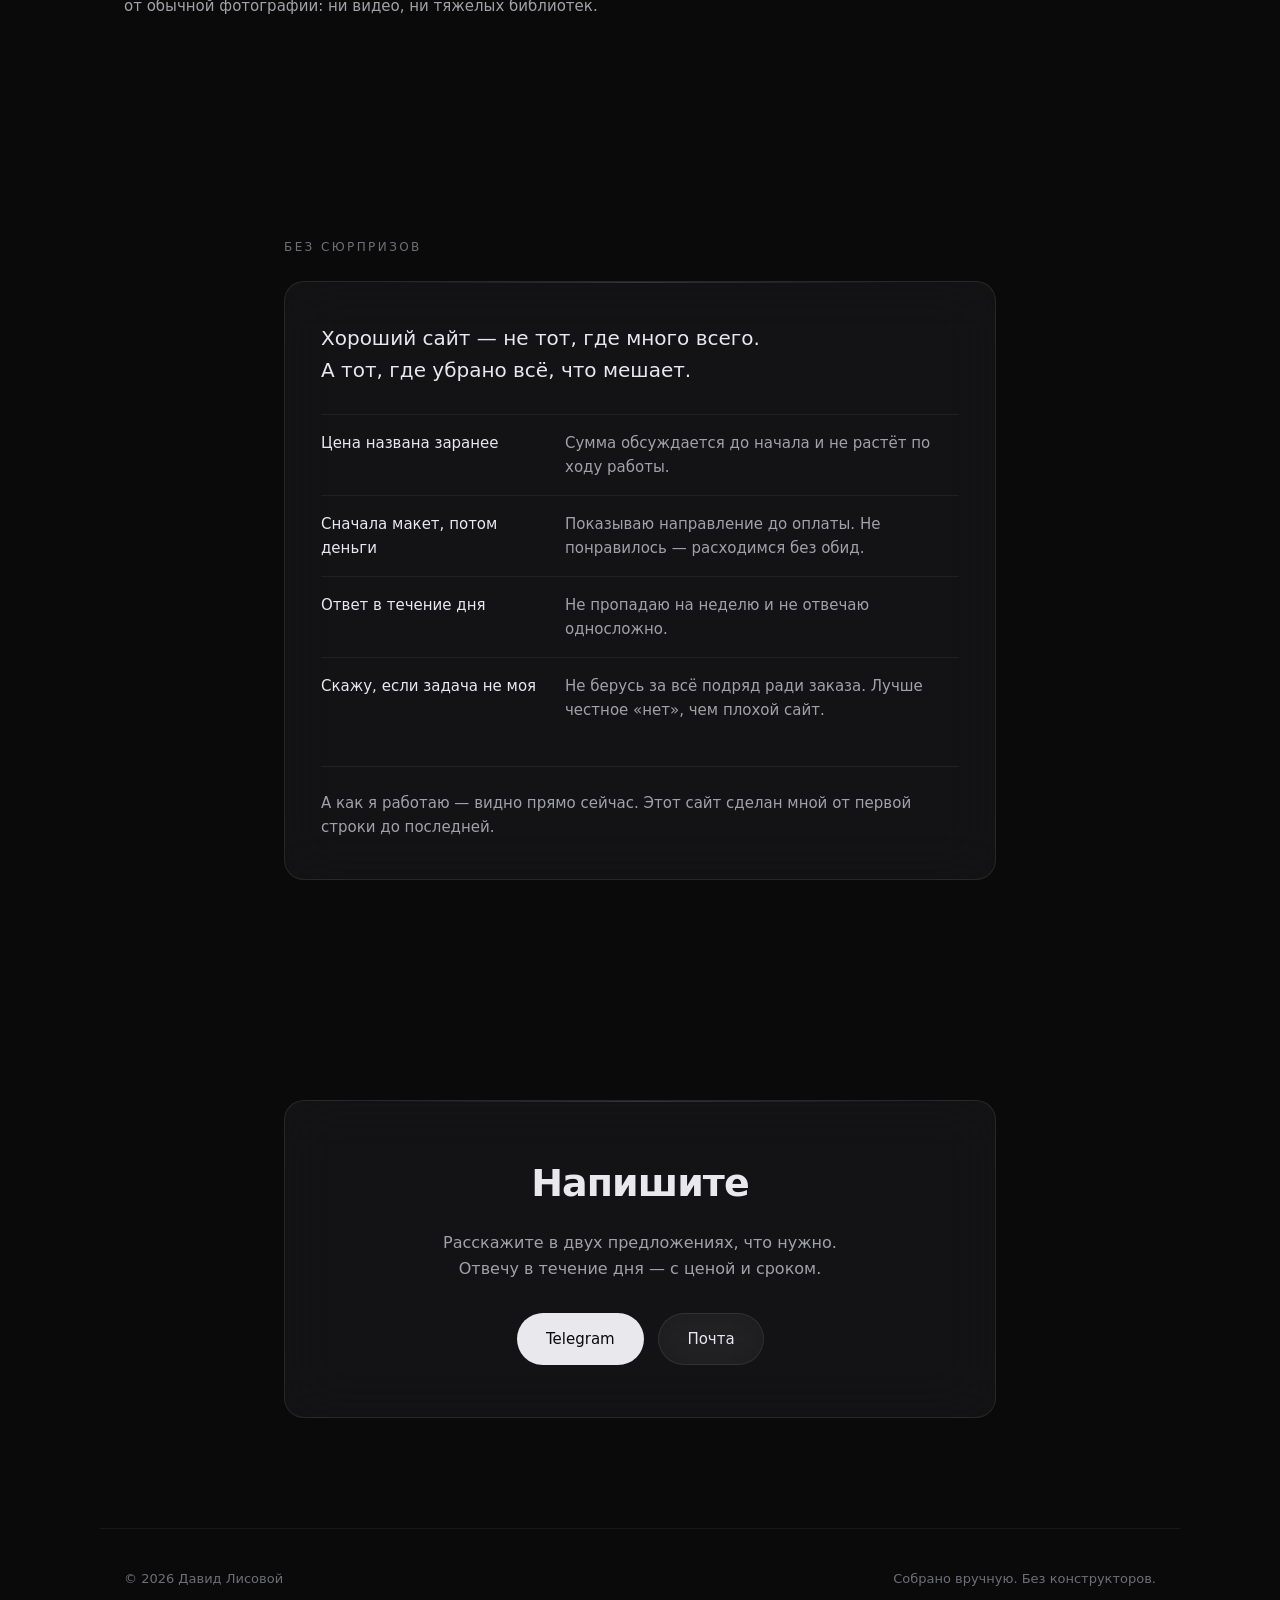
==== commit 1bfa17c7: "Компонент «живое фото» Два способа оживить картинку: CSS-наезд с бликом и настоящий синемаграф на ви" ====
--- a/index.html
+++ b/index.html
@@ -23,6 +23,7 @@
 <link rel="alternate" hreflang="x-default" href="/">
 
 <link rel="stylesheet" href="styles.css">
+<link rel="stylesheet" href="components/live-photo/live-photo.css">
 </head>
 <body>
 
@@ -127,6 +128,23 @@
     </ul>
   </section>
 
+  <!-- ЭКРАН 3.5 — живое фото: показываю приём, а не рассказываю о нём -->
+  <section class="section">
+    <p class="eyebrow reveal">Отличие</p>
+    <h2 class="section__title reveal">Живое фото</h2>
+
+    <div class="live live--css live--parallax reveal" style="aspect-ratio:16/9">
+      <div class="live__media live__placeholder"></div>
+      <div class="live__caption">Одна фотография. Ноль лишнего веса. Наведите курсор</div>
+    </div>
+
+    <p class="live-note reveal">
+      Статичная картинка выдаёт шаблон. Живая — задерживает взгляд на пару секунд
+      дольше, и этого хватает, чтобы человек дочитал страницу. Работает от обычной
+      фотографии: ни видео, ни тяжёлых библиотек.
+    </p>
+  </section>
+
   <!-- ЭКРАН 4 — позиция и гарантии. Без личных данных -->
   <section class="section section--narrow">
     <p class="eyebrow reveal">Без сюрпризов</p>
@@ -186,5 +204,6 @@
 </footer>
 
 <script src="script.js"></script>
+<script src="components/live-photo/live-photo.js"></script>
 </body>
 </html>
--- a/styles.css
+++ b/styles.css
@@ -341,6 +341,14 @@
 .list__label { font-size: 17px; font-weight: 500; }
 .list__desc  { font-size: 15px; color: var(--silver-dim); }
 
+/* Пояснение под блоком «живое фото» */
+.live-note {
+  font-size: 15px;
+  color: var(--silver-dim);
+  max-width: 620px;
+  margin-top: 24px;
+}
+
 /* ============================================================
    ОБО МНЕ И КОНТАКТ
    ============================================================ */
--- a/components/live-photo/live-photo.css
+++ b/components/live-photo/live-photo.css
@@ -0,0 +1,132 @@
+/* ============================================================
+   ЖИВОЕ ФОТО — два способа оживить статичную картинку
+
+   Способ 1 (.live--css)   — только CSS. Нужна одна фотография.
+   Способ 2 (.live--video) — настоящий синемаграф. Нужно короткое видео.
+
+   Оба уважают системную настройку «уменьшить движение».
+   ============================================================ */
+
+.live {
+  position: relative;
+  overflow: hidden;              /* обрезает то, что вылезает при зуме */
+  border-radius: 18px;
+  aspect-ratio: 4 / 3;           /* держит пропорцию на любой ширине */
+  background: #0A0A0B;
+  isolation: isolate;            /* замыкает режимы наложения внутри блока */
+}
+
+/* Слой самой картинки или видео */
+.live__media {
+  position: absolute;
+  inset: 0;
+  width: 100%;
+  height: 100%;
+  object-fit: cover;             /* заполняет блок без искажения пропорций */
+  display: block;
+}
+
+/* ============================================================
+   СПОСОБ 1 · CSS-оживление статичного фото
+   ============================================================ */
+
+/* Медленный наезд камеры (эффект Кена Бёрнса).
+   Глаз не замечает движение, но картинка перестаёт быть мёртвой. */
+.live--css .live__media {
+  animation: kenburns 24s var(--live-ease, cubic-bezier(0.4,0,0.2,1)) infinite alternate;
+  transform-origin: 55% 45%;
+}
+@keyframes kenburns {
+  from { transform: scale(1)    translate(0, 0); }
+  to   { transform: scale(1.09) translate(-1.5%, -1%); }
+}
+
+/* Блик, проходящий по поверхности. Это то, что читается как «живое»:
+   свет движется, объект стоит на месте. */
+.live--css::after {
+  content: "";
+  position: absolute;
+  inset: -30%;
+  background: linear-gradient(
+    100deg,
+    transparent 38%,
+    rgba(255,255,255,0.10) 46%,
+    rgba(255,255,255,0.22) 50%,
+    rgba(255,255,255,0.10) 54%,
+    transparent 62%
+  );
+  /* screen = светлое поверх тёмного даёт свечение, а не серую плёнку */
+  mix-blend-mode: screen;
+  animation: sweep 9s ease-in-out infinite;
+  pointer-events: none;
+}
+@keyframes sweep {
+  0%        { transform: translateX(-60%) rotate(4deg); opacity: 0; }
+  12%       { opacity: 1; }
+  55%, 100% { transform: translateX(60%) rotate(4deg); opacity: 0; }
+}
+
+/* ============================================================
+   СПОСОБ 2 · Настоящий синемаграф на видео
+   ============================================================ */
+.live--video .live__media {
+  /* Пока видео грузится, виден poster — блок не мигает пустотой */
+  transition: opacity 0.6s ease;
+}
+
+/* ============================================================
+   ПАРАЛЛАКС ОТ КУРСОРА
+   Сдвиг задаёт JS через переменные --px / --py
+   ============================================================ */
+.live--parallax .live__media {
+  transform: translate3d(calc(var(--px, 0) * 12px), calc(var(--py, 0) * 12px), 0) scale(1.06);
+  transition: transform 0.5s cubic-bezier(0.22, 1, 0.36, 1);
+}
+/* На параллаксе наезд не нужен — иначе два движения спорят */
+.live--parallax.live--css .live__media { animation: none; }
+
+/* ============================================================
+   ПОДПИСЬ ПОВЕРХ
+   ============================================================ */
+.live__caption {
+  position: absolute;
+  left: 0; right: 0; bottom: 0;
+  padding: 20px 22px;
+  background: linear-gradient(transparent, rgba(10,10,11,0.85));
+  color: #E8E8ED;
+  font-size: 14px;
+  letter-spacing: 0.02em;
+}
+
+/* ============================================================
+   ЗАГЛУШКА вместо фотографии.
+   Абстрактный хром из градиентов — чтобы компонент можно было
+   посмотреть до того, как появилась настоящая картинка.
+   ============================================================ */
+.live__placeholder {
+  background:
+    radial-gradient(ellipse 60% 45% at 28% 22%, rgba(255,255,255,0.20), transparent 60%),
+    radial-gradient(ellipse 45% 70% at 78% 65%, rgba(190,195,215,0.12), transparent 62%),
+    conic-gradient(from 210deg at 55% 45%,
+      #101013 0deg, #2b2b33 42deg, #7e7e8b 72deg, #1e1e24 108deg,
+      #08080a 160deg, #3d3d47 215deg, #6a6a76 250deg, #141419 300deg, #101013 360deg);
+}
+
+/* Затемнение по краям: собирает внимание в центр и сажает объект в страницу */
+.live__placeholder::after {
+  content: "";
+  position: absolute;
+  inset: 0;
+  background: radial-gradient(ellipse 78% 78% at 50% 48%, transparent 40%, rgba(10,10,11,0.55) 100%);
+}
+
+/* ============================================================
+   УМЕНЬШЕННОЕ ДВИЖЕНИЕ
+   Если человек попросил систему меньше анимации — уважаем.
+   Видео при этом останавливается через JS.
+   ============================================================ */
+@media (prefers-reduced-motion: reduce) {
+  .live--css .live__media { animation: none; transform: scale(1.04); }
+  .live--css::after       { animation: none; opacity: 0; }
+  .live--parallax .live__media { transition: none; }
+}
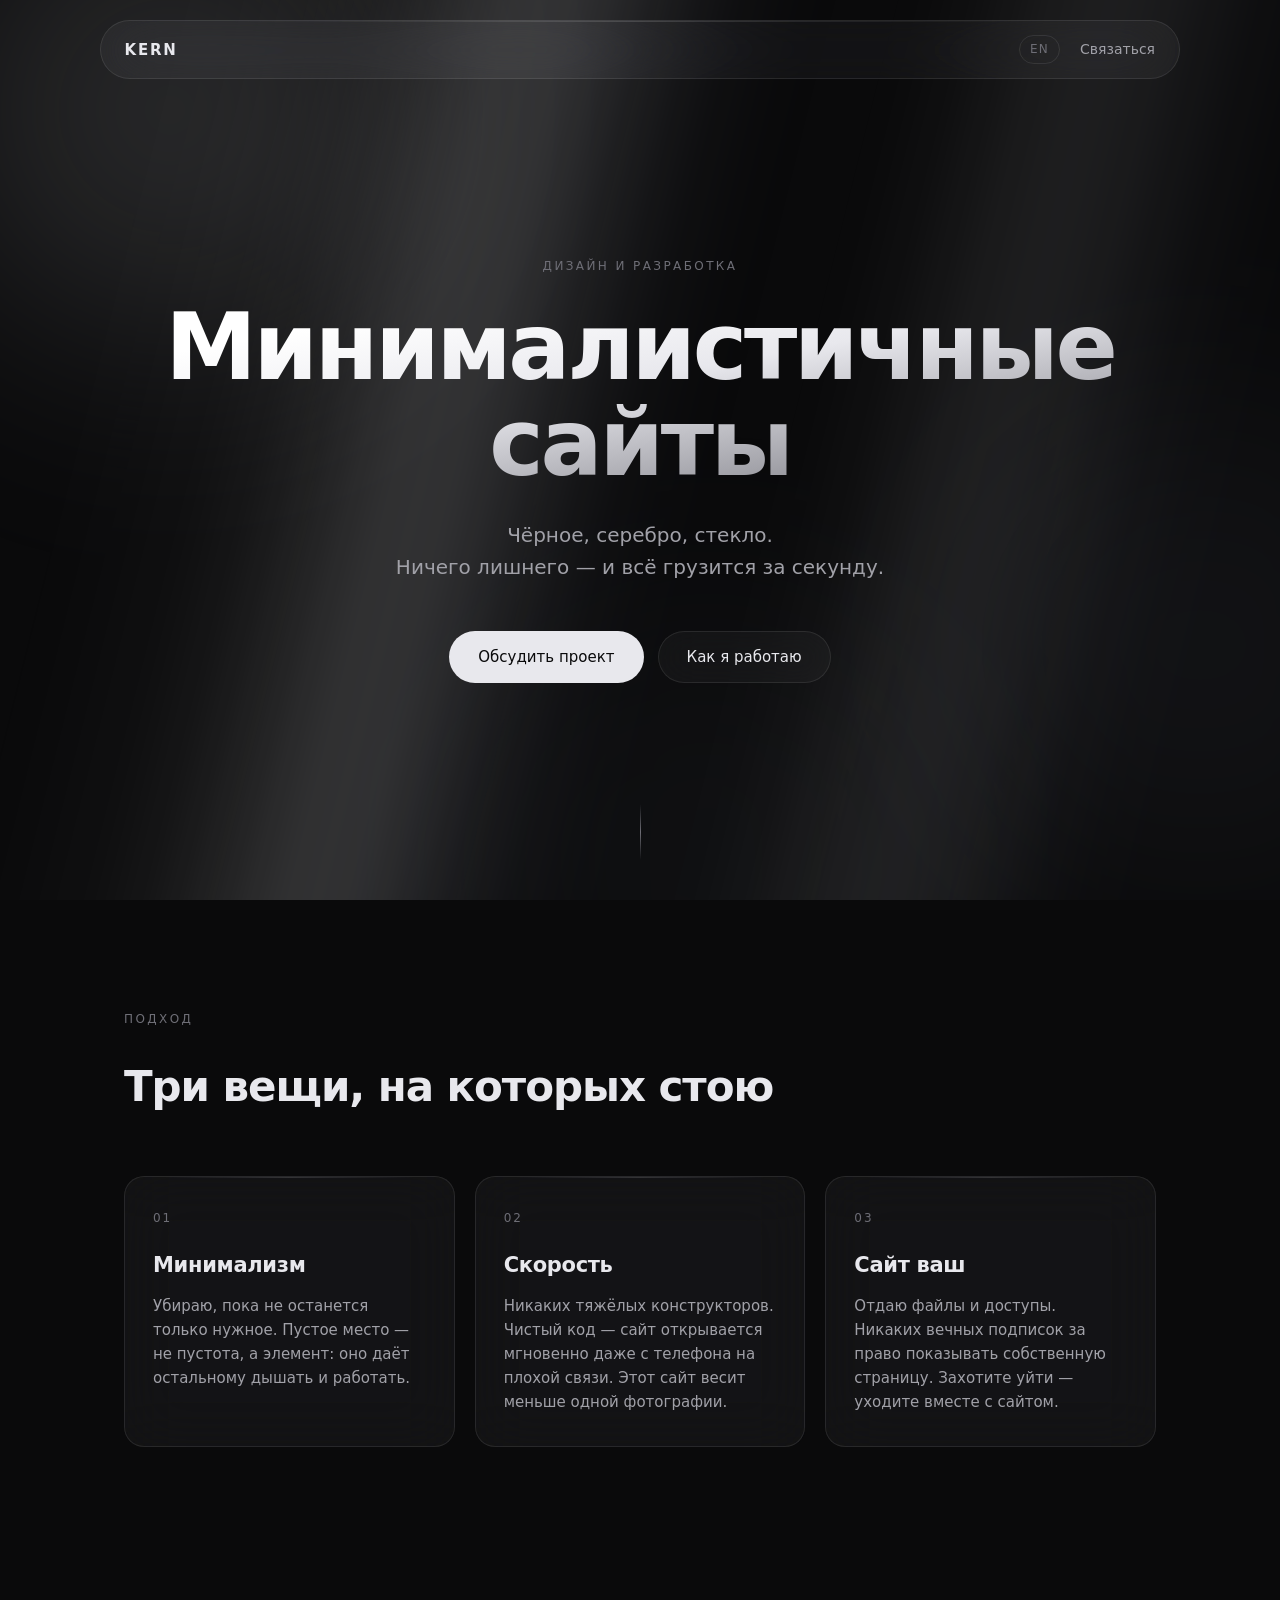
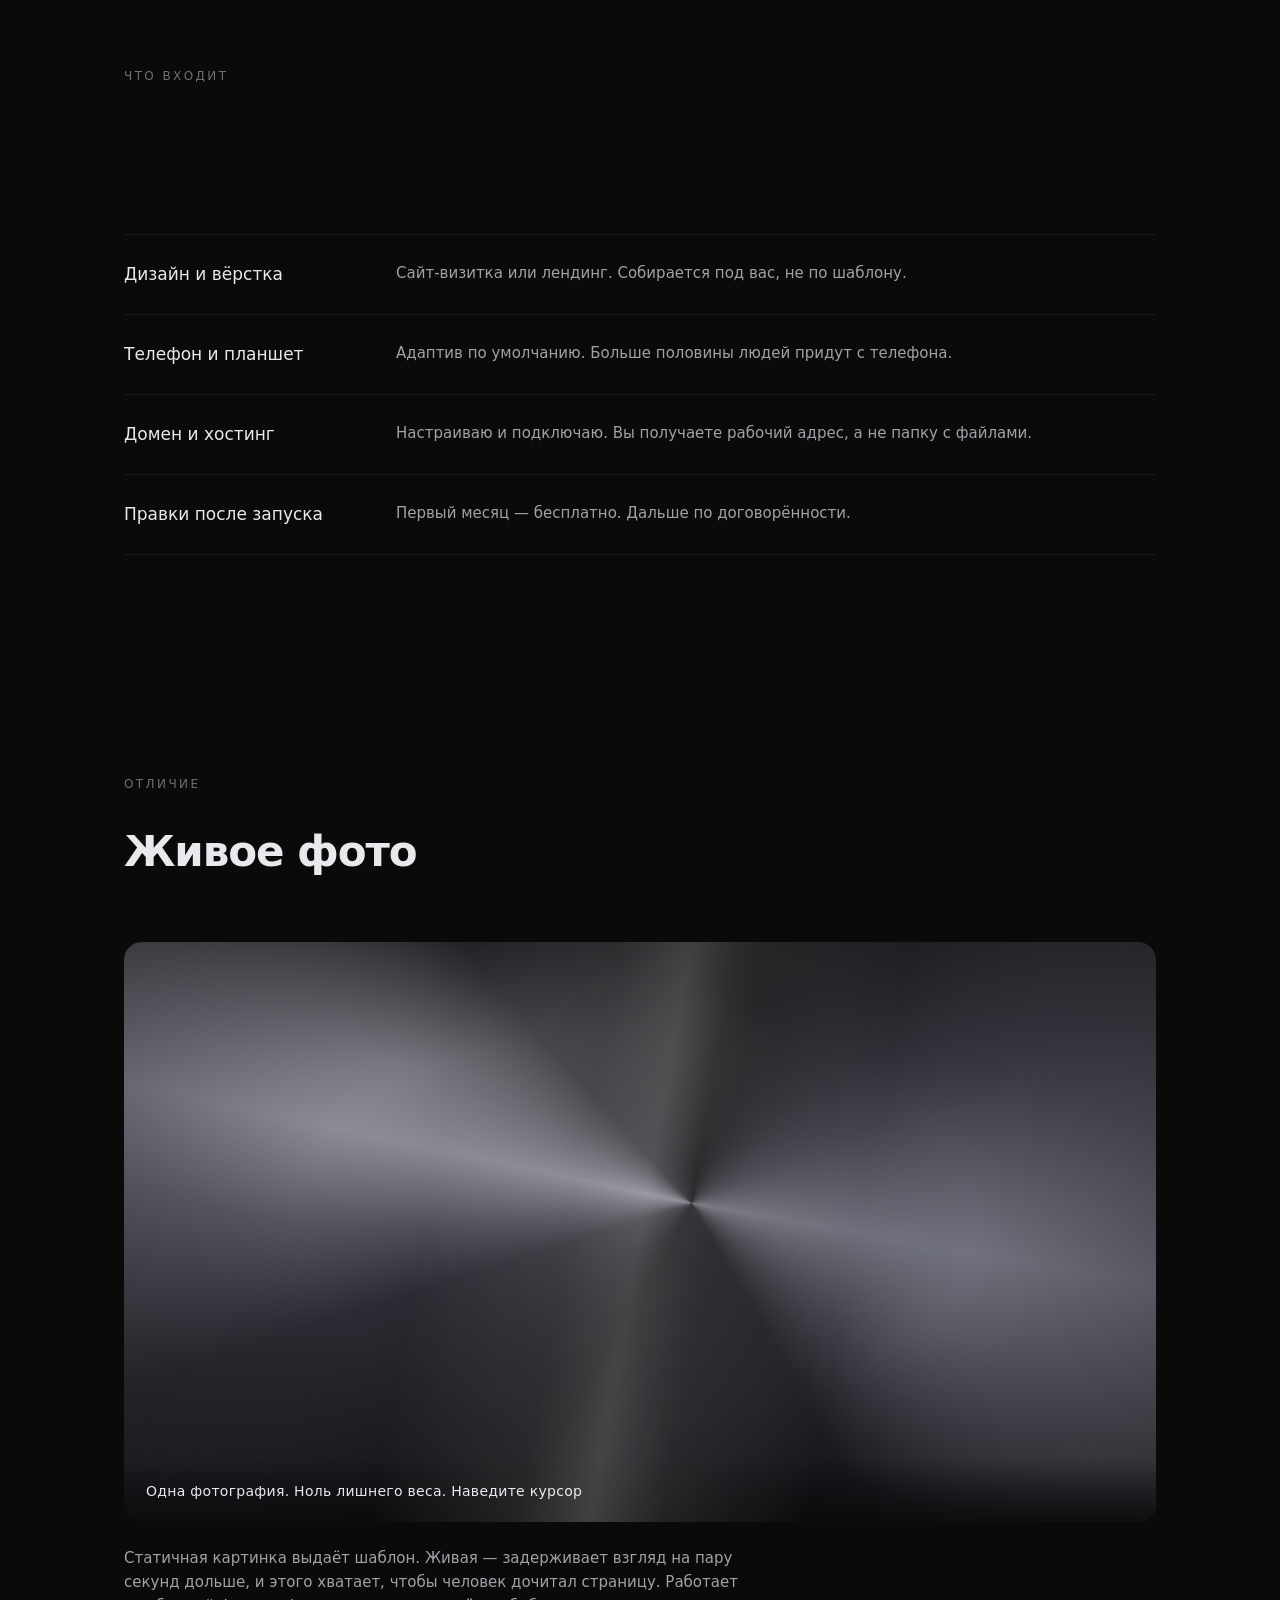
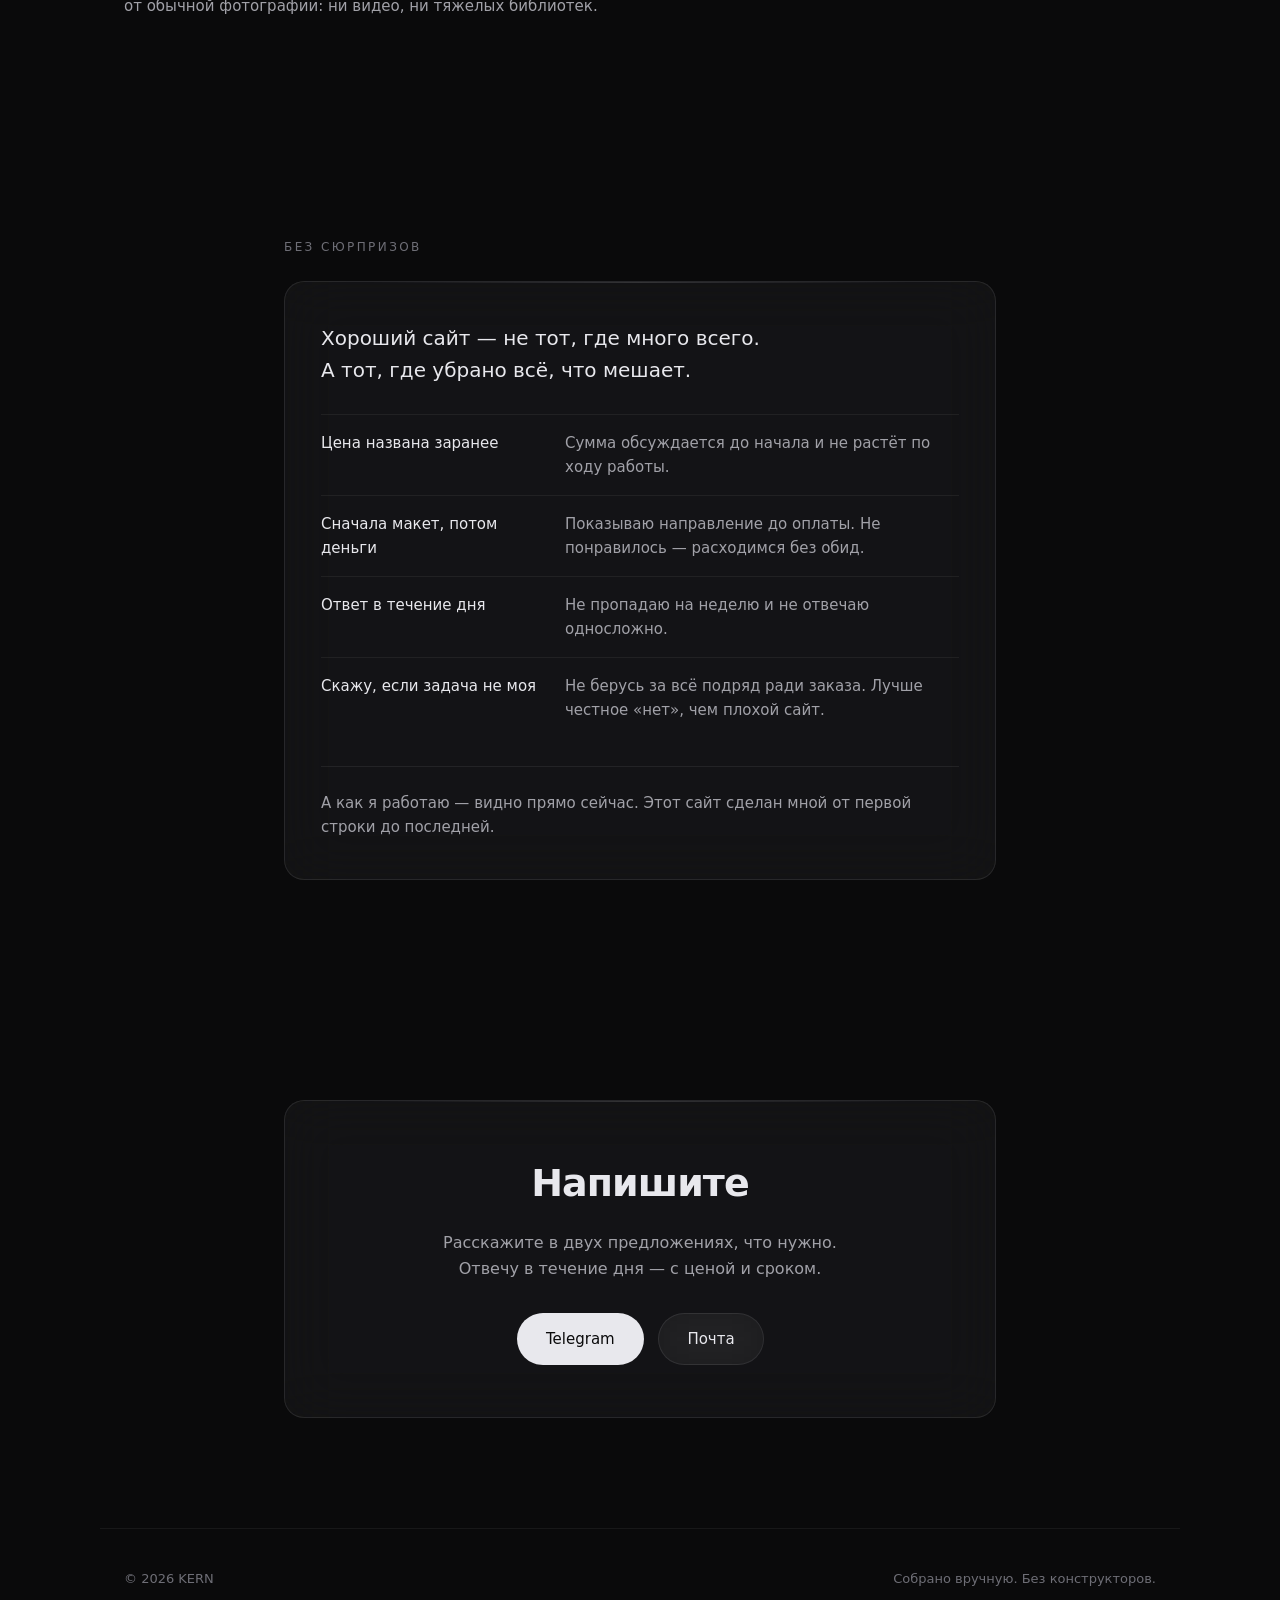
==== commit f86445c2: "KERN вместо имени человека Личности нужна биография, бренду достаточно работ. Имя убрано из заголовк" ====
--- a/index.html
+++ b/index.html
@@ -4,23 +4,37 @@
 <meta charset="utf-8">
 <!-- viewport — без этой строки сайт на телефоне будет выглядеть как уменьшенная десктопная версия -->
 <meta name="viewport" content="width=device-width, initial-scale=1">
-<title>Давид Лисовой — минималистичные сайты</title>
+<title>KERN — минималистичные сайты</title>
 <meta name="description" content="Делаю минималистичные сайты: чёрное, серебро, стекло. Чистый код, мгновенная загрузка, сайт остаётся у вас.">
 <meta name="theme-color" content="#0A0A0B">
 
 <!-- Open Graph — то, что видно при отправке ссылки в мессенджере -->
-<meta property="og:title" content="Давид Лисовой — минималистичные сайты">
+<meta property="og:title" content="KERN — минималистичные сайты">
 <meta property="og:description" content="Чёрное, серебро, стекло. Ничего лишнего.">
 <meta property="og:type" content="website">
+<meta property="og:url" content="https://david-site-1jr.pages.dev/">
+<meta property="og:locale" content="ru_RU">
+<meta property="og:locale:alternate" content="en_US">
+<meta property="og:site_name" content="KERN">
+<!-- Картинка превью: то, что видно при отправке ссылки в мессенджере -->
+<meta property="og:image" content="https://david-site-1jr.pages.dev/assets/og.jpg">
+<meta property="og:image:width" content="1200">
+<meta property="og:image:height" content="630">
+<meta property="og:image:alt" content="KERN — минималистичные сайты">
+<meta name="twitter:card" content="summary_large_image">
+<meta name="twitter:title" content="KERN — минималистичные сайты">
+<meta name="twitter:description" content="Чёрное, серебро, стекло. Ничего лишнего.">
+<meta name="twitter:image" content="https://david-site-1jr.pages.dev/assets/og.jpg">
 
 <!-- favicon прямо в разметке, без отдельного файла -->
 <link rel="icon" href="data:image/svg+xml,<svg xmlns='http://www.w3.org/2000/svg' viewBox='0 0 32 32'><rect width='32' height='32' rx='8' fill='%230A0A0B'/><text x='16' y='23' font-size='18' font-family='system-ui' font-weight='600' fill='%23E8E8ED' text-anchor='middle'>Д</text></svg>">
 
 <!-- hreflang — поисковик поймёт, что это две языковые версии одной страницы,
      и покажет нужную в зависимости от страны пользователя -->
-<link rel="alternate" hreflang="ru" href="/">
-<link rel="alternate" hreflang="en" href="/en/">
-<link rel="alternate" hreflang="x-default" href="/">
+<link rel="canonical" href="https://david-site-1jr.pages.dev/">
+<link rel="alternate" hreflang="ru" href="https://david-site-1jr.pages.dev/">
+<link rel="alternate" hreflang="en" href="https://david-site-1jr.pages.dev/en/">
+<link rel="alternate" hreflang="x-default" href="https://david-site-1jr.pages.dev/">
 
 <link rel="stylesheet" href="styles.css">
 <link rel="stylesheet" href="components/live-photo/live-photo.css">
@@ -38,7 +52,7 @@
 
 <!-- Шапка. Класс glass даёт эффект матового стекла -->
 <header class="nav glass">
-  <a href="#" class="nav__logo">ДЛ</a>
+  <a href="#" class="nav__logo">KERN</a>
   <div class="nav__right">
     <a href="en/" class="nav__lang" hreflang="en">EN</a>
     <a href="#contact" class="nav__cta">Связаться</a>
@@ -189,9 +203,11 @@
         Отвечу в течение дня — с ценой и сроком.
       </p>
       <div class="contact__links">
-        <!-- ЗАМЕНИТЬ на свои реальные контакты -->
-        <a href="https://t.me/ЗАМЕНИТЬ" class="btn btn--primary">Telegram</a>
-        <a href="mailto:ЗАМЕНИТЬ@почта" class="btn btn--ghost">Почта</a>
+        <a href="https://t.me/go2m_rix" class="btn btn--primary"
+           target="_blank" rel="noopener">Telegram</a>
+        <!-- subject= подставляет тему письма: клиентские письма будет видно среди спама -->
+        <a href="mailto:abhudrahamen2@gmail.com?subject=%D0%A1%D0%B0%D0%B9%D1%82"
+           class="btn btn--ghost">Почта</a>
       </div>
     </div>
   </section>
@@ -199,7 +215,7 @@
 </main>
 
 <footer class="footer">
-  <span>© 2026 Давид Лисовой</span>
+  <span>© 2026 KERN</span>
   <span class="footer__note">Собрано вручную. Без конструкторов.</span>
 </footer>
 
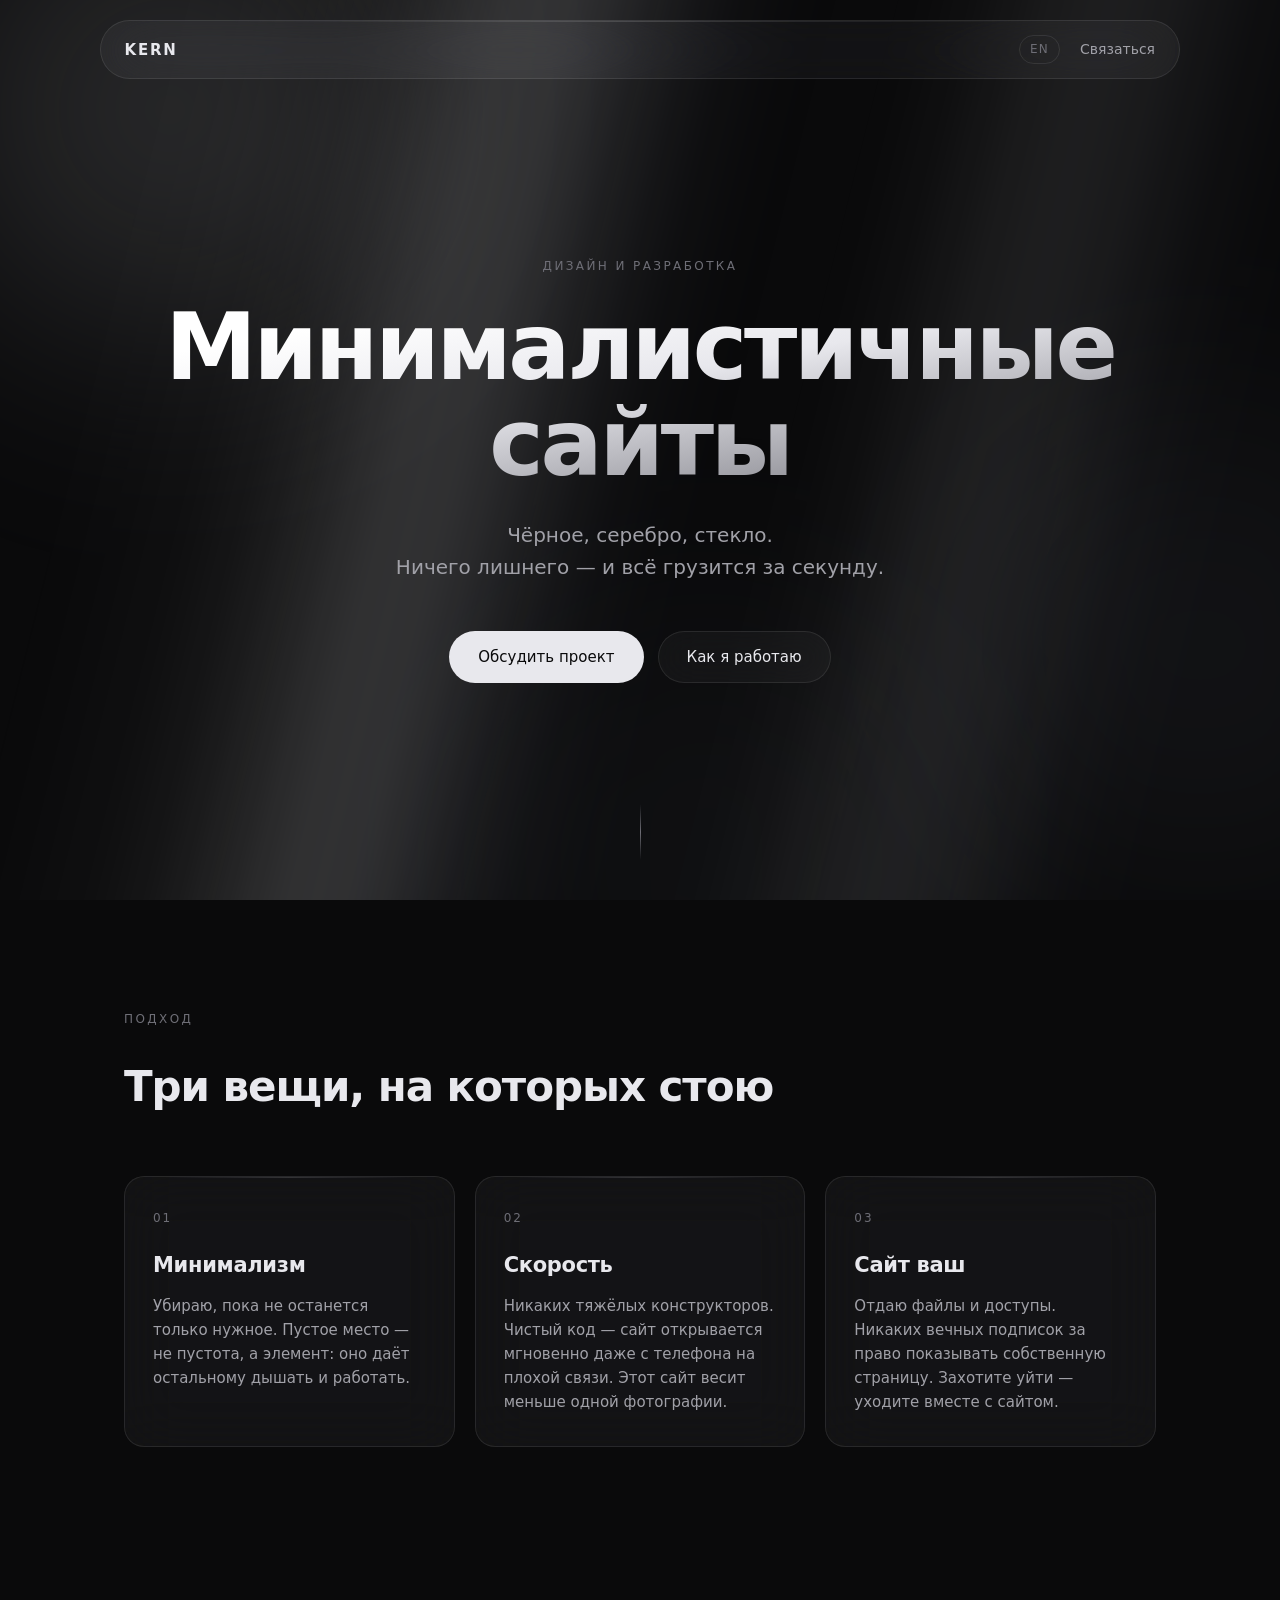
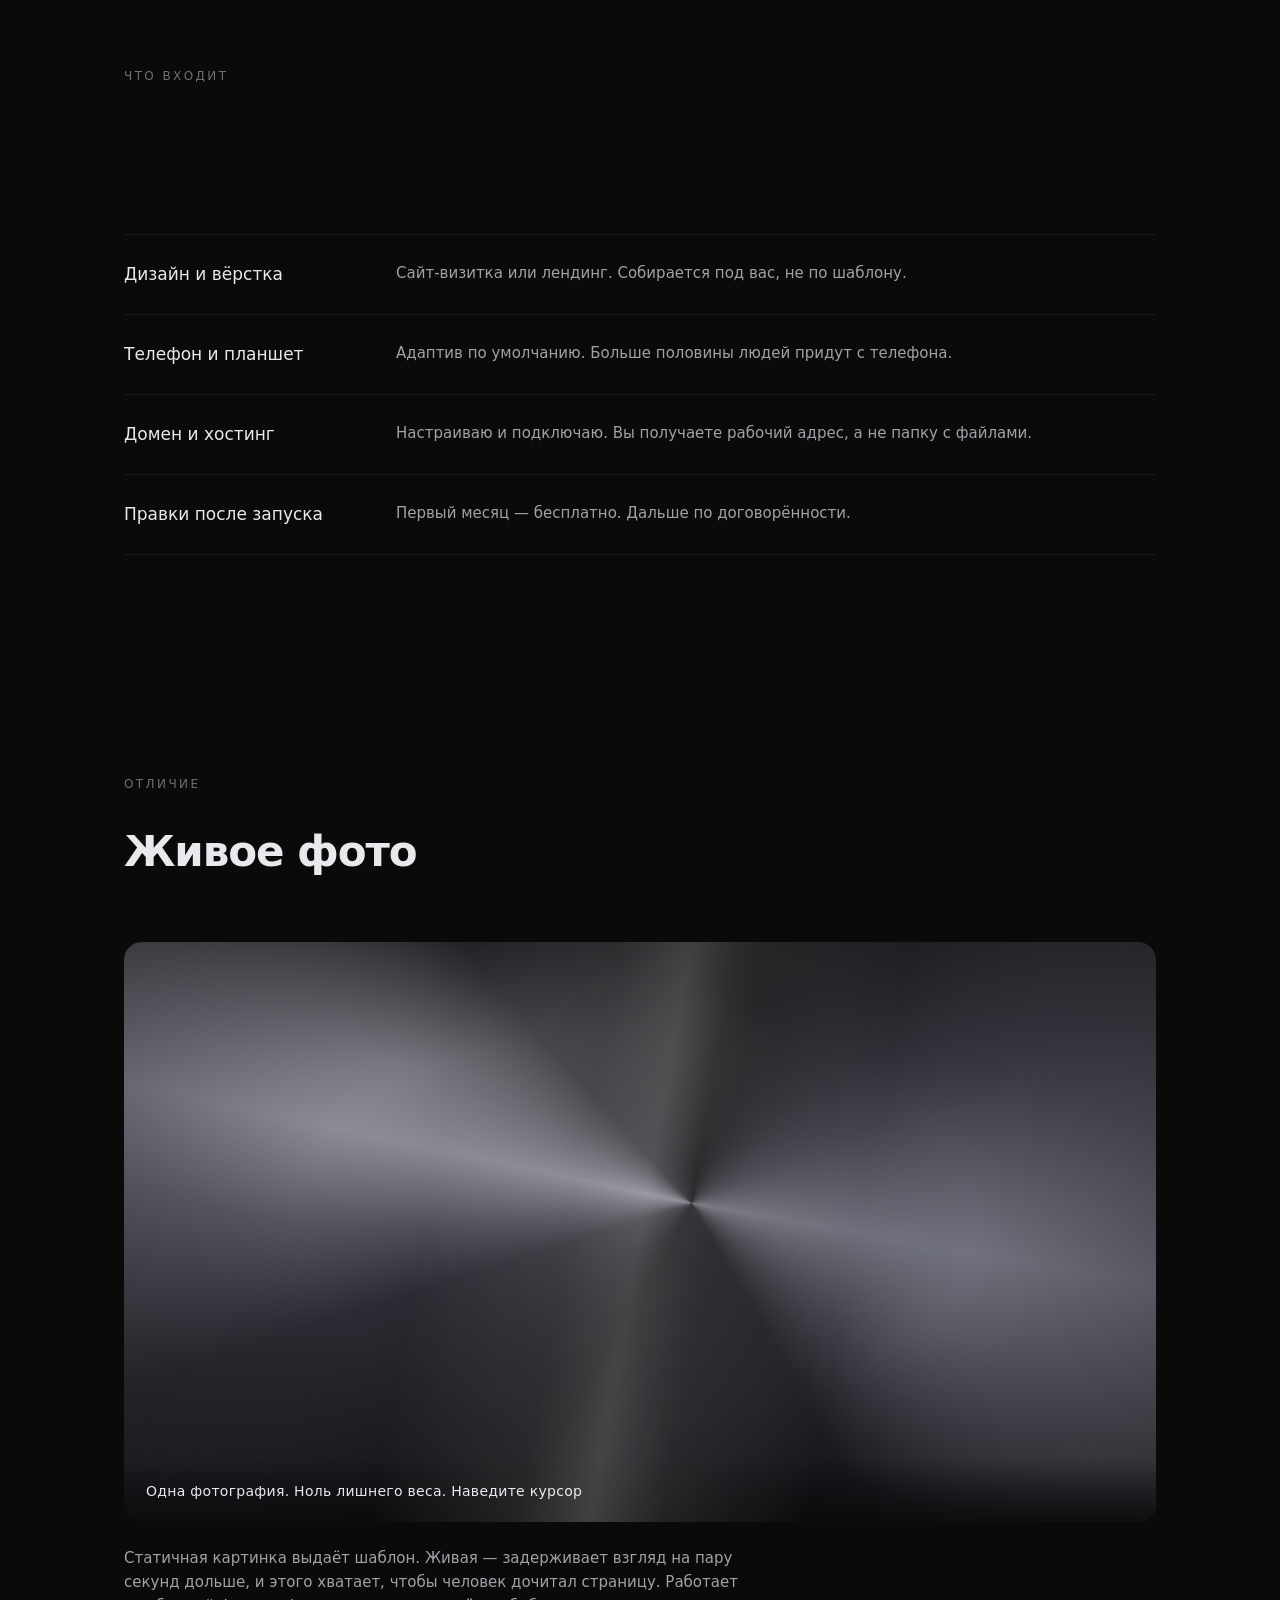
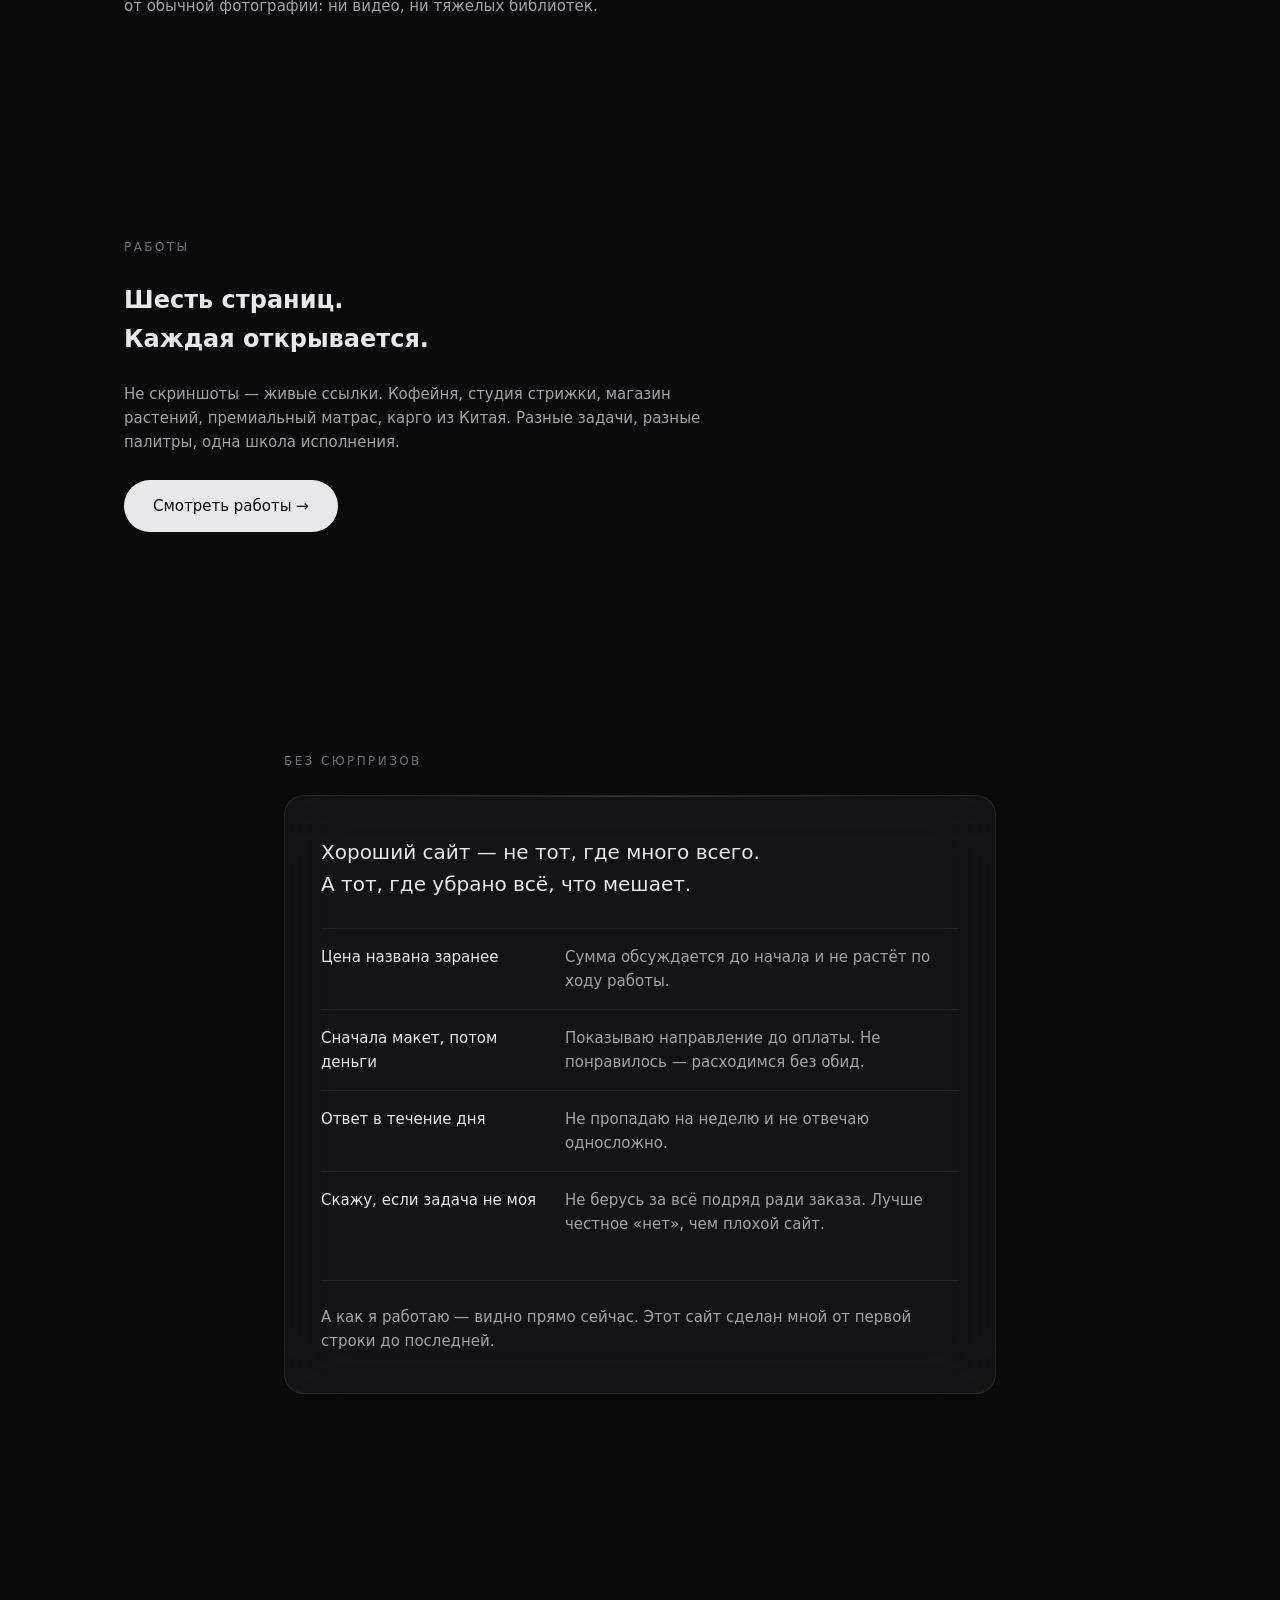
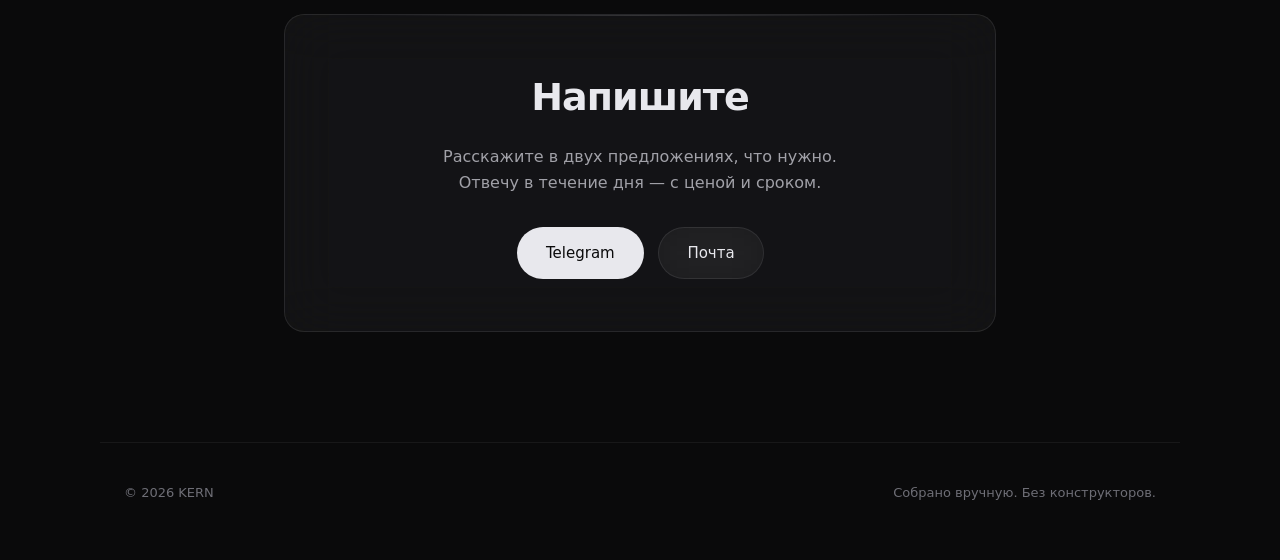
==== commit 3fe5cc35: "Раздел «Работы» на витрине Шесть живых ссылок вместо скриншотов. Портфолио опубликовано на works-32x" ====
--- a/index.html
+++ b/index.html
@@ -159,6 +159,19 @@
     </p>
   </section>
 
+
+  <!-- ЭКРАН 3.7 — работы: главное доказательство -->
+  <section class="section">
+    <p class="eyebrow reveal">Работы</p>
+    <h2 class="reveal">Шесть страниц.<br>Каждая открывается.</h2>
+    <p class="live-note reveal">
+      Не скриншоты — живые ссылки. Кофейня, студия стрижки, магазин растений,
+      премиальный матрас, карго из Китая. Разные задачи, разные палитры,
+      одна школа исполнения.
+    </p>
+    <a href="https://works-32x.pages.dev" target="_blank" rel="noopener" class="btn btn--primary" style="margin-top:26px">Смотреть работы →</a>
+  </section>
+
   <!-- ЭКРАН 4 — позиция и гарантии. Без личных данных -->
   <section class="section section--narrow">
     <p class="eyebrow reveal">Без сюрпризов</p>
